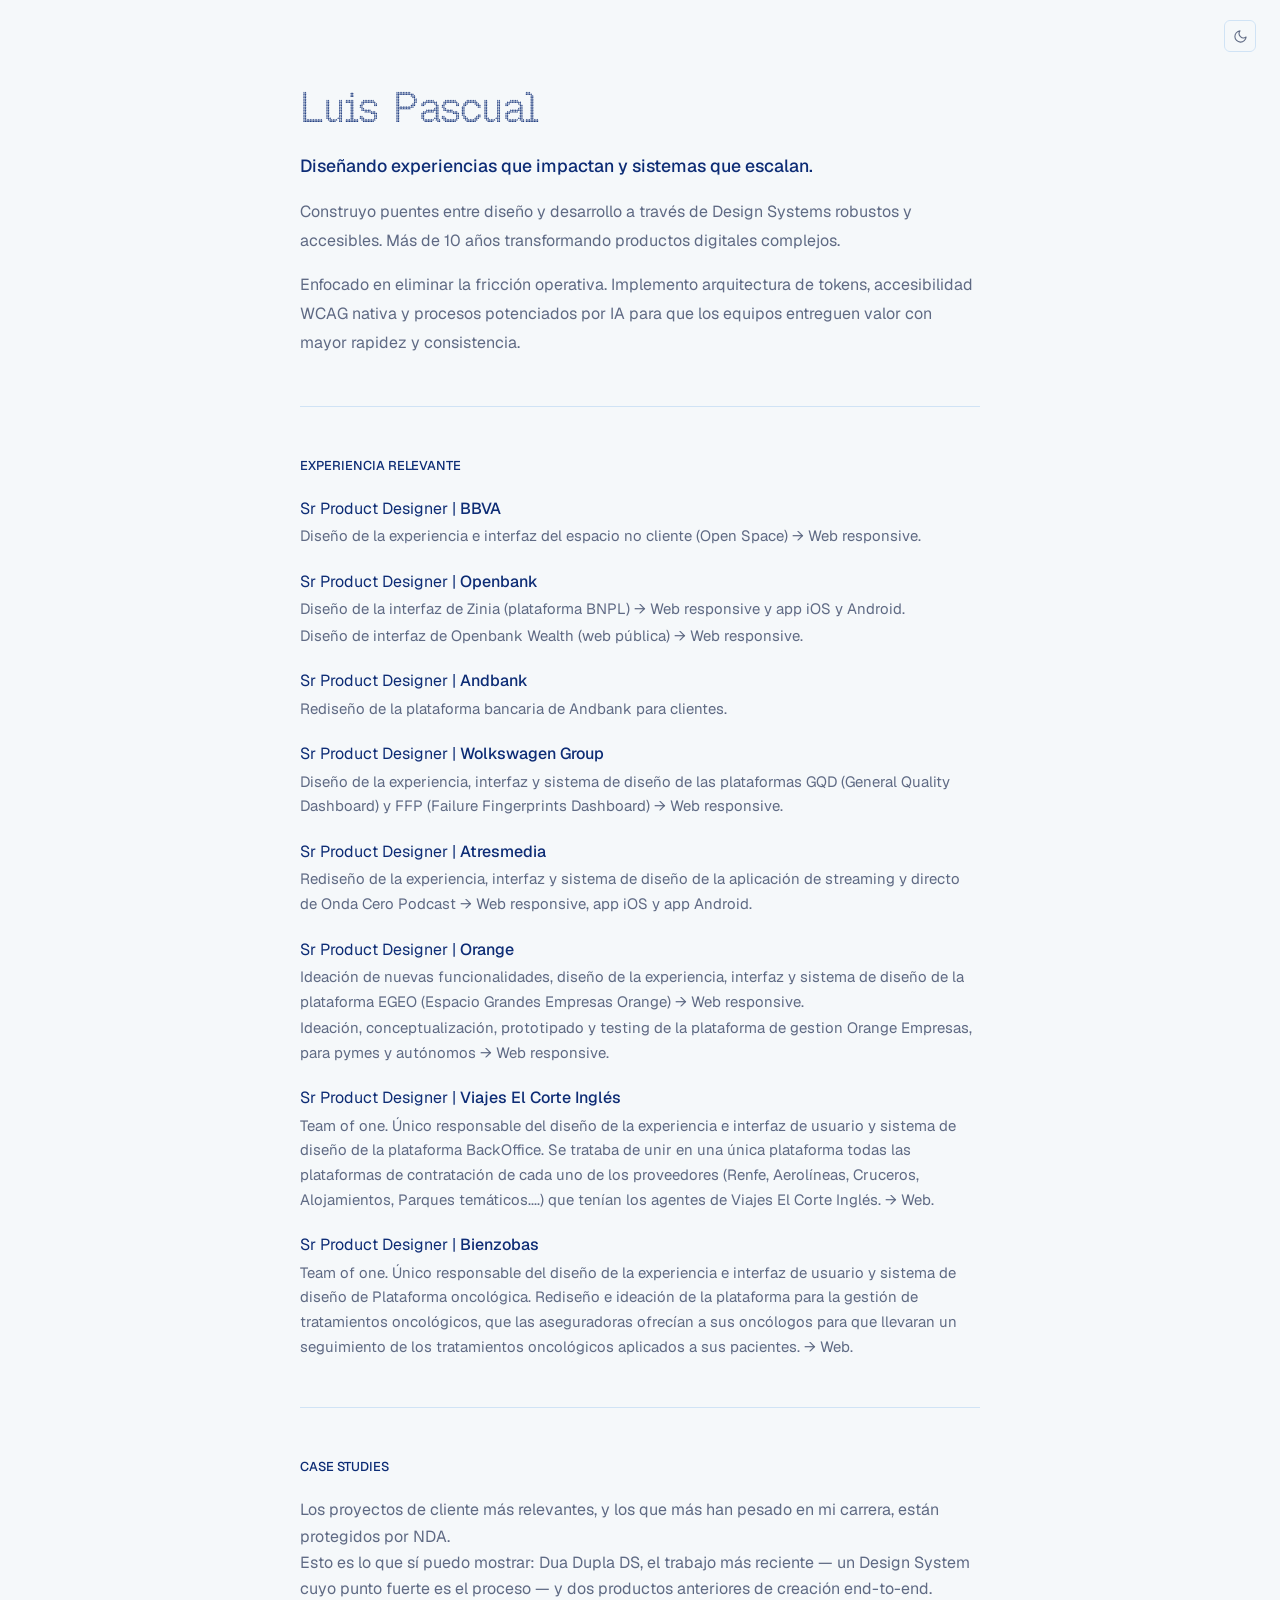
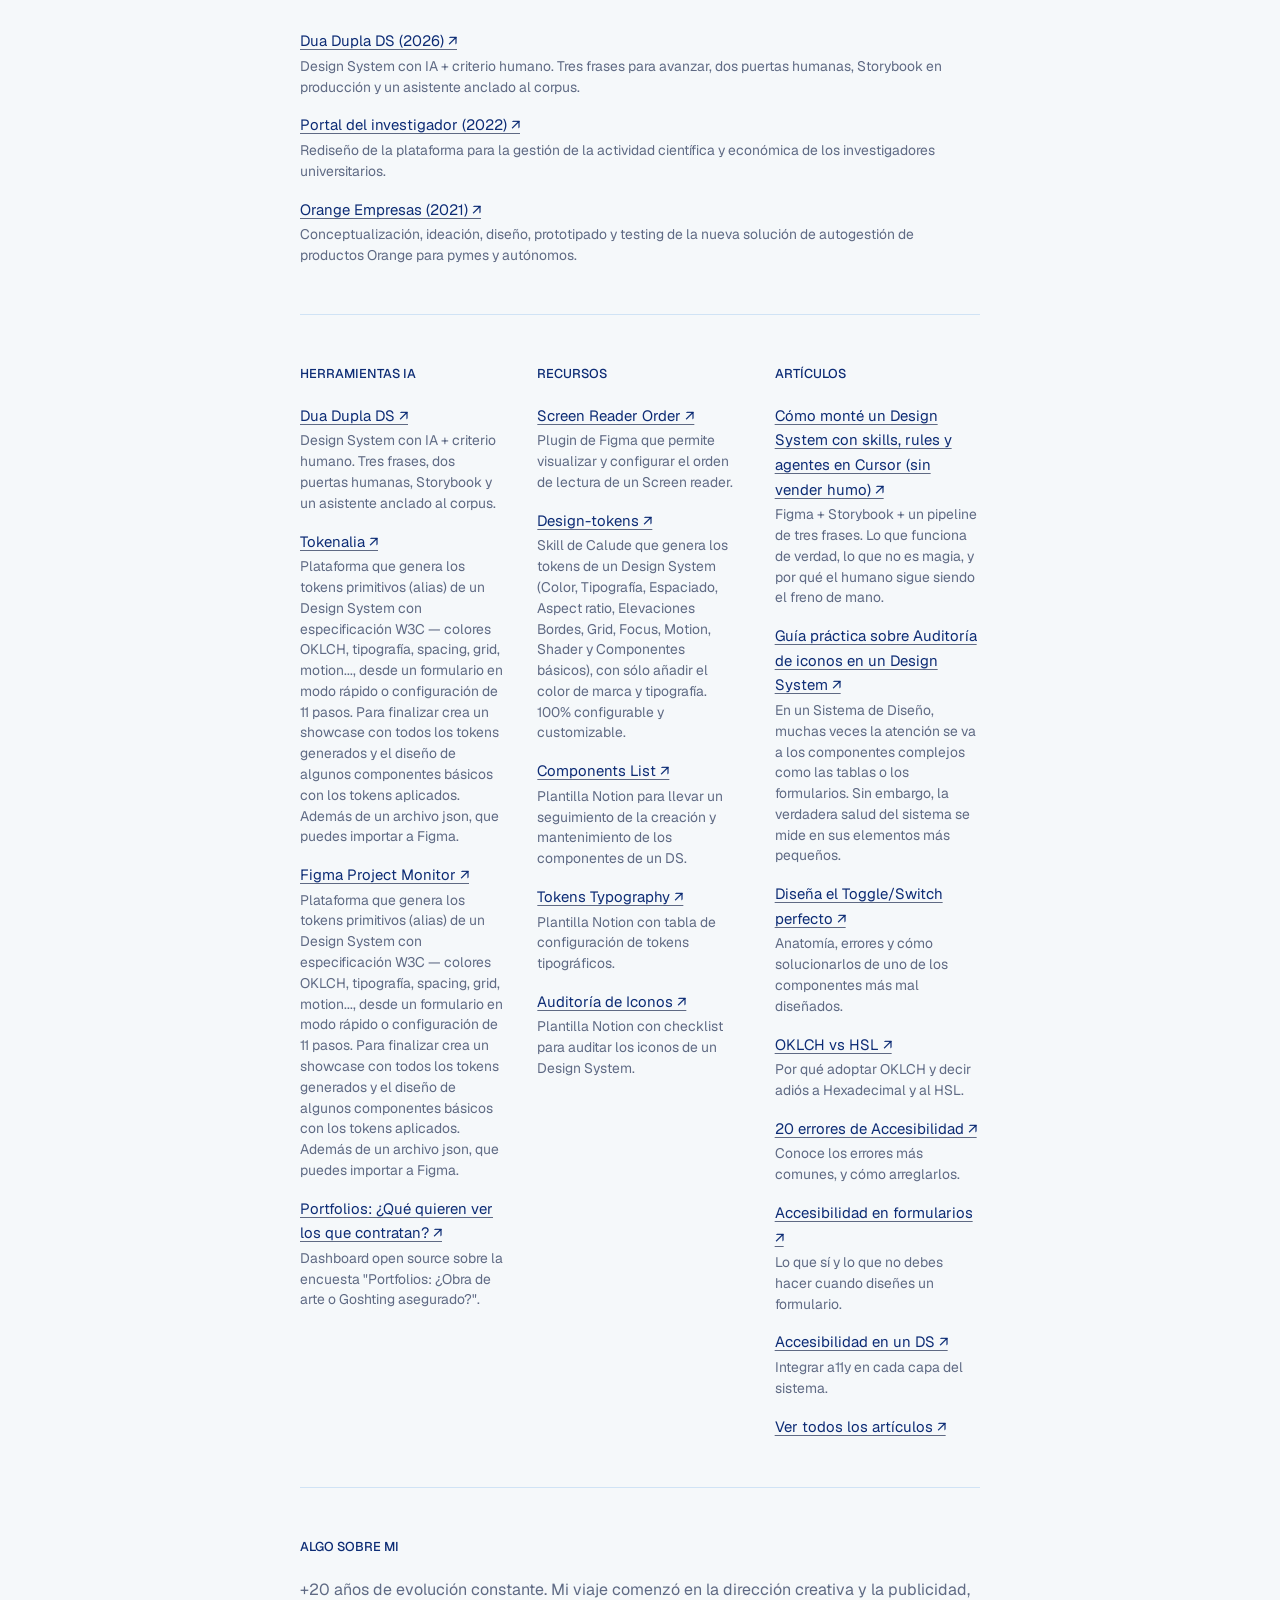
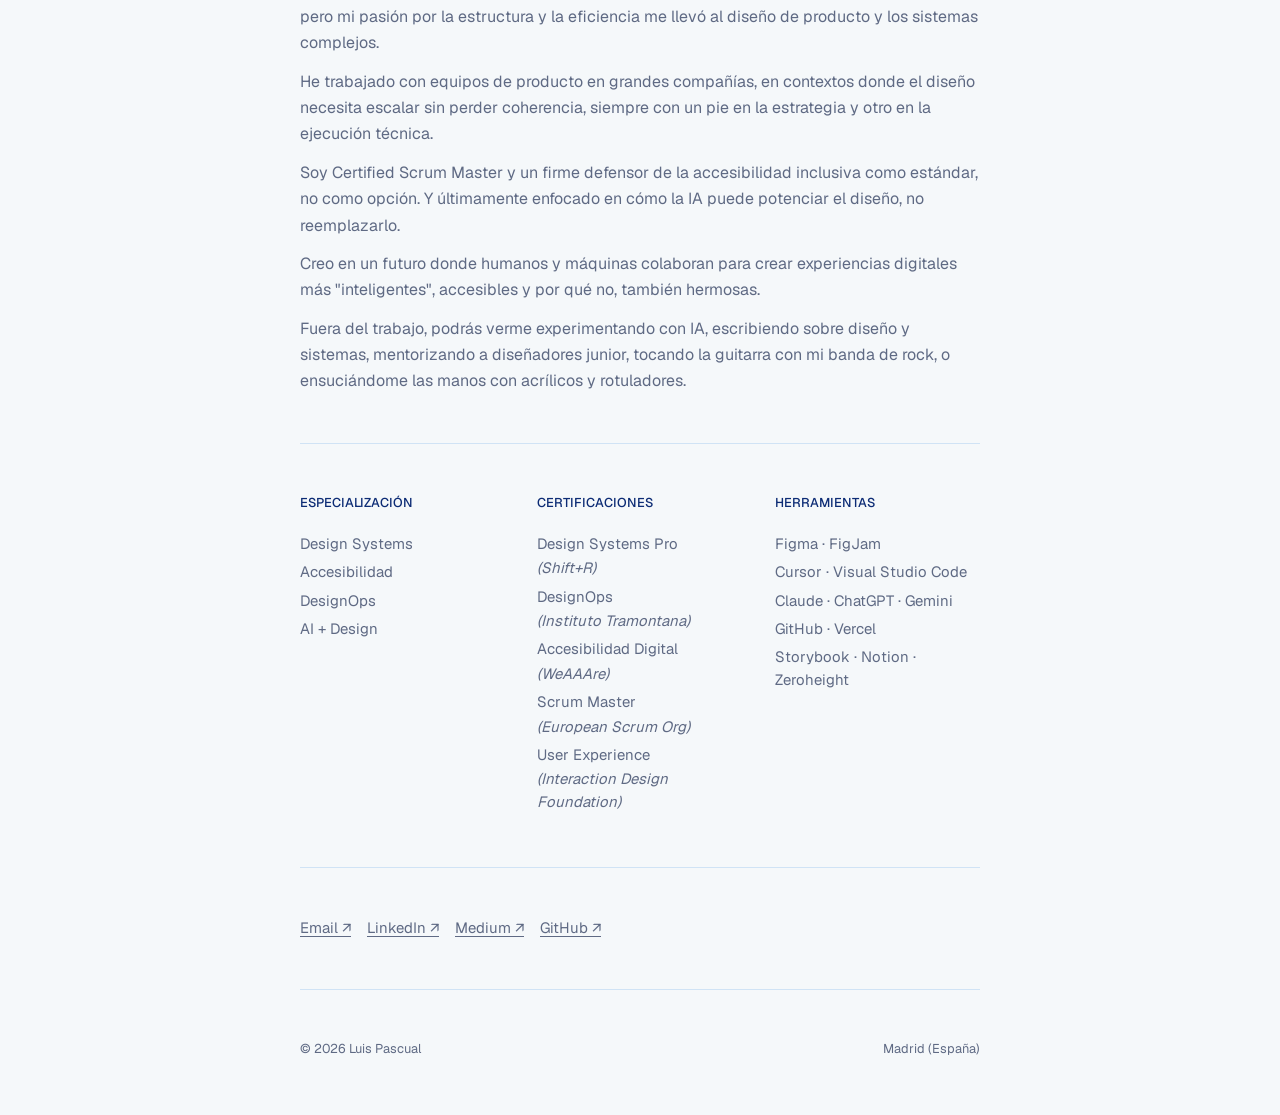
==== index.html @ 579dde57 "Cambia el nombre de la sección 'Proyectos IA' por 'Herramientas IA' Co-authored-by: Luis Pascual <lu" ====
<!DOCTYPE html>
<html lang="es">
<head>
    <!-- Google tag (gtag.js) -->
<script async src="https://www.googletagmanager.com/gtag/js?id=G-B3FK4FCKMQ"></script>
<script>
  window.dataLayer = window.dataLayer || [];
  function gtag(){dataLayer.push(arguments);}
  gtag('js', new Date());

  gtag('config', 'G-B3FK4FCKMQ');
</script>
    <meta charset="UTF-8">
    <meta name="viewport" content="width=device-width, initial-scale=1.0">
    <meta name="description" content="Luis Pascual — Sr Product Designer especializado en Design Systems, Accesibilidad y DesignOps">
    <title>Luis Pascual — Sr Product Designer</title>
    <link rel="stylesheet" href="css/styles.css">
    <!-- Anti-FOUC: aplica el tema antes de renderizar -->
    <script>(function(){var t=localStorage.getItem('theme');if(t)document.documentElement.setAttribute('data-theme',t);})()</script>
</head>
<body>
    <a href="#main-content" class="skip-link">Saltar al contenido principal</a>

    <button class="theme-toggle" id="theme-toggle" aria-label="Cambiar a modo oscuro">
        <!-- Luna: visible en modo claro -->
        <svg class="icon-moon" xmlns="http://www.w3.org/2000/svg" width="15" height="15" viewBox="0 0 24 24" fill="none" stroke="currentColor" stroke-width="1.75" stroke-linecap="round" stroke-linejoin="round" aria-hidden="true">
            <path d="M21 12.79A9 9 0 1 1 11.21 3 7 7 0 0 0 21 12.79z"/>
        </svg>
        <!-- Sol: visible en modo oscuro -->
        <svg class="icon-sun" xmlns="http://www.w3.org/2000/svg" width="15" height="15" viewBox="0 0 24 24" fill="none" stroke="currentColor" stroke-width="1.75" stroke-linecap="round" stroke-linejoin="round" aria-hidden="true">
            <circle cx="12" cy="12" r="4.5"/>
            <line x1="12" y1="2"     x2="12" y2="4"/>
            <line x1="12" y1="20"    x2="12" y2="22"/>
            <line x1="4.22" y1="4.22"   x2="5.64" y2="5.64"/>
            <line x1="18.36" y1="18.36" x2="19.78" y2="19.78"/>
            <line x1="2"  y1="12"    x2="4"  y2="12"/>
            <line x1="20" y1="12"    x2="22" y2="12"/>
            <line x1="4.22" y1="19.78"  x2="5.64" y2="18.36"/>
            <line x1="18.36" y1="5.64"  x2="19.78" y2="4.22"/>
        </svg>
    </button>
    <canvas id="dot-grid" aria-hidden="true"></canvas>
    <main id="main-content">
        <header class="intro">
            <h1>Luis Pascual</h1>
            <p class="tagline-1">
                Diseñando experiencias que impactan y sistemas que escalan.
            </p>
            <p class="tagline">
                Construyo puentes entre diseño y desarrollo a través de Design Systems robustos y accesibles. Más de 10 años transformando productos digitales complejos.
            </p>

            <p class="tagline">
                Enfocado en eliminar la fricción operativa. Implemento arquitectura de tokens, accesibilidad WCAG nativa y procesos potenciados por IA para que los equipos entreguen valor con mayor rapidez y consistencia.
            </p>
        </header>

        <hr>

        <section>
            <h2>Experiencia relevante</h2>
            <div class="work-list">
                <div class="work-item">
                    <p class="work-role">Sr Product Designer |  <strong>BBVA</strong></p>
                    <p class="work-meta">Diseño de la experiencia e interfaz del espacio no cliente (Open Space) → Web responsive.</p>
                </div>
                <div class="work-item">
                    <p class="work-role">Sr Product Designer |  <strong>Openbank</strong></p>
                    <p class="work-meta">Diseño de la interfaz de Zinia (plataforma BNPL) → Web responsive y app iOS y Android.</p>
                    <p class="work-meta">Diseño de interfaz de Openbank Wealth (web pública) → Web responsive.</p>
                </div>
                <div class="work-item">
                    <p class="work-role">Sr Product Designer |  <strong>Andbank</strong></p>
                    <p class="work-meta">Rediseño de la plataforma bancaria de Andbank para clientes.</p>
                </div>
                <div class="work-item">
                    <p class="work-role">Sr Product Designer |  <strong>Wolkswagen Group</strong></p>
                    <p class="work-meta">Diseño de la experiencia, interfaz y sistema de diseño de las plataformas GQD (General Quality Dashboard) y FFP (Failure Fingerprints Dashboard) → Web responsive.</p>
                </div>
                <div class="work-item">
                    <p class="work-role">Sr Product Designer |  <strong>Atresmedia</strong></p>
                    <p class="work-meta">Rediseño de la experiencia, interfaz y sistema de diseño de la aplicación de streaming y directo de Onda Cero Podcast → Web responsive, app iOS y app Android.</p>
                </div>
                <div class="work-item">
                    <p class="work-role">Sr Product Designer |  <strong>Orange</strong></p>
                    <p class="work-meta">Ideación de nuevas funcionalidades, diseño de la experiencia, interfaz y sistema de diseño de la plataforma EGEO (Espacio Grandes Empresas Orange) → Web responsive.</p>
                    <p class="work-meta">Ideación, conceptualización, prototipado y testing de la plataforma de gestion Orange Empresas, para pymes y autónomos → Web responsive.</p>
                </div>
                <div class="work-item">
                    <p class="work-role">Sr Product Designer |  <strong>Viajes El Corte Inglés</strong></p>
                    <p class="work-meta">Team of one. Único responsable del diseño de la experiencia e interfaz de usuario y sistema de diseño de la plataforma BackOffice. Se trataba de unir en una única plataforma todas las plataformas de contratación de cada uno de los proveedores (Renfe, Aerolíneas, Cruceros, Alojamientos, Parques temáticos....) que tenían los agentes de Viajes El Corte Inglés. → Web.</p>
                </div>
                <div class="work-item">
                    <p class="work-role">Sr Product Designer |  <strong>Bienzobas</strong></p>
                    <p class="work-meta">Team of one. Único responsable del diseño de la experiencia e interfaz de usuario y sistema de diseño de Plataforma oncológica. Rediseño e ideación de la plataforma para la gestión de tratamientos oncológicos, que las aseguradoras ofrecían a sus oncólogos para que llevaran un seguimiento de los tratamientos oncológicos aplicados a sus pacientes. → Web.</p>
                </div>
            </div>
        </section>
        <hr>
         <section>
            <h2>Case studies</h2>
            <p>Los proyectos de cliente más relevantes, y los que más han pesado en mi carrera, están protegidos por NDA.</p>
            <p>Esto es lo que sí puedo mostrar: Dua Dupla DS, el trabajo más reciente — un Design System cuyo punto fuerte es el proceso — y dos productos anteriores de creación end-to-end.</p>
            <br>
            <div class="grid-entry">
                <p><a href="casestudies/duaduplads.html">Dua Dupla DS (2026) ↗</a></p>
                <p class="meta">Design System con IA + criterio humano. Tres frases para avanzar, dos puertas humanas, Storybook en producción y un asistente anclado al corpus.</p>
            </div>
            <div class="grid-entry">
                <p><a href="casestudies/portalinvestigador.html">Portal del investigador (2022) ↗</a></p>
                <p class="meta">Rediseño de la plataforma para la gestión de la actividad científica y económica de los investigadores universitarios.</p>
            </div>
            <div class="grid-entry">
                <p><a href="casestudies/orangeempresas.html">Orange Empresas (2021) ↗</a></p>
                <p class="meta">Conceptualización, ideación, diseño, prototipado y testing de la nueva solución de autogestión de productos Orange para pymes y autónomos.</p>
            </div>
        </section>

        <hr>

        <section>
            <div class="grid-3">
                <div class="grid-col">
                    <h2>Herramientas IA</h2>
                    <div class="grid-entry">
                        <p><a href="casestudies/duaduplads.html">Dua Dupla DS ↗</a></p>
                        <p class="meta">Design System con IA + criterio humano. Tres frases, dos puertas humanas, Storybook y un asistente anclado al corpus.</p>
                    </div>

                    <div class="grid-entry">
                        <p><a href="https://tokenalia.vercel.app/" target="_blank" rel="noopener noreferrer">Tokenalia ↗</a></p>
                        <p class="meta">Plataforma que genera los tokens primitivos (alias) de un Design System con especificación W3C — colores OKLCH, tipografía, spacing, grid, motion..., desde un formulario en modo rápido o configuración de 11 pasos. Para finalizar crea un showcase con todos los tokens generados y el diseño de algunos componentes básicos con los tokens aplicados. Además de un archivo json, que puedes importar a Figma.</p>
                    </div>

                    <div class="grid-entry">
                        <p><a href="https://tokenalia.vercel.app/" target="_blank" rel="noopener noreferrer">Figma Project Monitor ↗</a></p>
                        <p class="meta">Plataforma que genera los tokens primitivos (alias) de un Design System con especificación W3C — colores OKLCH, tipografía, spacing, grid, motion..., desde un formulario en modo rápido o configuración de 11 pasos. Para finalizar crea un showcase con todos los tokens generados y el diseño de algunos componentes básicos con los tokens aplicados. Además de un archivo json, que puedes importar a Figma.</p>
                    </div>



                    <div class="grid-entry">
                        <p><a href="https://dashboard-portfolios.vercel.app" target="_blank" rel="noopener noreferrer">Portfolios: ¿Qué quieren ver los que contratan? ↗</a></p>
                        <p class="meta">Dashboard open source sobre la encuesta "Portfolios: ¿Obra de arte o Goshting asegurado?".</p>
                    </div>
<!--
                    <div class="grid-entry">
                        <p><a href="pluxee/auditoria-pluxee.html" target="_blank" rel="noopener noreferrer">Auditoría Pluxee ↗</a></p>
                        <p class="meta">Auditoría UI completa del sitio Pluxee.com.</p>
                    </div>
                  -->
                </div>

                <div class="grid-col">
                    <h2>Recursos</h2>

                    <div class="grid-entry">
                        <p><a href="https://www.figma.com/community/plugin/1593211376978064544/screen-reader-order" target="_blank" rel="noopener noreferrer">Screen Reader Order ↗</a></p>
                        <p class="meta">Plugin de Figma que permite visualizar y configurar el orden de lectura de un Screen reader.</p>
                    </div>

                    <div class="grid-entry">
                        <p><a href="ds-tokens/design-tokens.html">Design-tokens ↗</a></p>
                        <p class="meta">Skill de Calude que genera los tokens de un Design System (Color, Tipografía, Espaciado, Aspect ratio, Elevaciones Bordes, Grid, Focus, Motion, Shader y Componentes básicos), con sólo añadir el color de marca y tipografía. 100% configurable y customizable.</p>
                    </div>

                    <div class="grid-entry">
                        <p><a href="https://www.notion.so/03bcd480919f4fb1b383849f48a119b6?v=7e4f53a19e354e63ab1527de29b57db6" target="_blank" rel="noopener noreferrer">Components List ↗</a></p>
                        <p class="meta">Plantilla Notion para llevar un seguimiento de la creación y mantenimiento de los componentes de un DS.</p>
                    </div>

                    <div class="grid-entry">
                        <p><a href="https://www.notion.so/Tokens-Typography-2aa26ddd114b813ea56feec425c60e7f" target="_blank" rel="noopener noreferrer">Tokens Typography ↗</a></p>
                        <p class="meta">Plantilla Notion con tabla de configuración de tokens tipográficos.</p>
                    </div>

                    <div class="grid-entry">
                        <p><a href="https://www.notion.so/Auditor-a-de-Iconos-2f626ddd114b807dad49fb5dbe85ddfd" target="_blank" rel="noopener noreferrer">Auditoría de Iconos ↗</a></p>
                        <p class="meta">Plantilla Notion con checklist para auditar los iconos de un Design System.</p>
                    </div>
                </div>

                <div class="grid-col">
                    <h2>Artículos</h2>

                    <div class="grid-entry">
                        <p><a href="https://medium.com/@luispascualcid/c%C3%B3mo-mont%C3%A9-un-design-system-con-skills-rules-y-agentes-en-cursor-sin-vender-humo-a3fd4daf10e1" target="_blank" rel="noopener noreferrer">Cómo monté un Design System con skills, rules y agentes en Cursor (sin vender humo) ↗</a></p>
                        <p class="meta">Figma + Storybook + un pipeline de tres frases. Lo que funciona de verdad, lo que no es magia, y por qué el humano sigue siendo el freno de mano.</p>
                    </div>

                    <div class="grid-entry">
                        <p><a href="https://medium.com/@luispascualcid/gu%C3%ADa-pr%C3%A1ctica-sobre-auditor%C3%ADa-de-iconos-en-un-design-system-6923f6a5f775" target="_blank" rel="noopener noreferrer">Guía práctica sobre Auditoría de iconos en un Design System ↗</a></p>
                        <p class="meta">En un Sistema de Diseño, muchas veces la atención se va a los componentes complejos como las tablas o los formularios. Sin embargo, la verdadera salud del sistema se mide en sus elementos más pequeños.</p>
                    </div>

                    <div class="grid-entry">
                        <p><a href="https://medium.com/@luispascualcid/c%C3%B3mo-dise%C3%B1ar-el-toggle-switch-perfecto-91bf206f53ad" target="_blank" rel="noopener noreferrer">Diseña el Toggle/Switch perfecto ↗</a></p>
                        <p class="meta">Anatomía, errores y cómo solucionarlos de uno de los componentes más mal diseñados.</p>
                    </div>

                    <div class="grid-entry">
                        <p><a href="https://medium.com/@luispascualcid/la-realidad-del-color-en-los-design-systems-por-qu%C3%A9-debes-adoptar-oklch-y-decir-adi%C3%B3s-a-hex-y-a14704629420" target="_blank" rel="noopener noreferrer">OKLCH vs HSL ↗</a></p>
                        <p class="meta">Por qué adoptar OKLCH y decir adiós a Hexadecimal y al HSL.</p>
                    </div>

                    <div class="grid-entry">
                        <p><a href="https://medium.com/@luispascualcid/los-20-errores-de-accesibilidad-m%C3%A1s-comunes-y-c%C3%B3mo-solucionarlos-074008c3c1ff" target="_blank" rel="noopener noreferrer">20 errores de Accesibilidad ↗</a></p>
                        <p class="meta">Conoce los errores más comunes, y cómo arreglarlos.</p>
                    </div>

                    <div class="grid-entry">
                        <p><a href="https://medium.com/@luispascualcid/accesibilidad-en-formularios-lo-que-s%C3%AD-y-lo-que-no-debes-hacer-a6dd7098da72" target="_blank" rel="noopener noreferrer">Accesibilidad en formularios ↗</a></p>
                        <p class="meta">Lo que sí y lo que no debes hacer cuando diseñes un formulario.</p>
                    </div>

                    <div class="grid-entry">
                        <p><a href="https://medium.com/@luispascualcid/c%C3%B3mo-integrar-la-accesibilidad-en-un-sistema-de-dise%C3%B1o-7f72a4a39fd8" target="_blank" rel="noopener noreferrer">Accesibilidad en un DS ↗</a></p>
                        <p class="meta">Integrar a11y en cada capa del sistema.</p>
                    </div>

                    <div class="grid-entry">
                        <p><a href="https://medium.com/@luispascualcid" target="_blank" rel="noopener noreferrer">Ver todos los artículos ↗</a></p>
                    </div>
                </div>
            </div>
        </section>

        <hr>

        <section class="now">
            <h2>Algo sobre mi</h2>
            <p>
                +20 años de evolución constante. Mi viaje comenzó en la dirección creativa y la publicidad, pero mi pasión por la estructura y la eficiencia me llevó al diseño de producto y los sistemas complejos.
            </p>
            <p>
                He trabajado con equipos de producto en grandes compañías, en contextos donde el diseño necesita escalar sin perder coherencia, siempre con un pie en la estrategia y otro en la ejecución técnica. 
            </p>
            <p>Soy Certified Scrum Master y un firme defensor de la accesibilidad inclusiva como estándar, no como opción. Y últimamente enfocado en cómo la IA puede potenciar el diseño, no reemplazarlo.
            </p>
            <p>Creo en un futuro donde humanos y máquinas colaboran para crear experiencias digitales más "inteligentes", accesibles y por qué no, también hermosas.
            </p>
            <p>
                Fuera del trabajo, podrás verme experimentando con IA, escribiendo sobre diseño y sistemas, mentorizando a diseñadores junior, tocando la guitarra con mi banda de rock, o ensuciándome las manos con acrílicos y rotuladores.
            </p>
        </section>

        <hr>

        <section>
            <div class="grid-3">
                <div class="grid-col">
                    <h2>Especialización</h2>
                    <ul class="detail-list">
                        <li>Design Systems</li>
                        <li>Accesibilidad</li>
                        <li>DesignOps</li>
                        <li>AI + Design</li>
                    </ul>
                </div>
                <div class="grid-col">
                    <h2>Certificaciones</h2>
                    <ul class="detail-list">
                        <li>Design Systems Pro
                        <br><p class="work-meta"><i>(Shift+R)</i></p></li>
                        <li>DesignOps
                        <br><p class="work-meta"><i>(Instituto Tramontana)</i></p></li>
                        <li>Accesibilidad Digital
                        <br><p class="work-meta"><i>(WeAAAre)</i></p></li>
                        <li>Scrum Master
                        <br><p class="work-meta"><i>(European Scrum Org)</i></p></li>
                        <li>User Experience
                        <br><p class="work-meta"><i>(Interaction Design Foundation)</i></p></li>
                    </ul>
                </div>
                <div class="grid-col">
                    <h2>Herramientas</h2>
                    <ul class="detail-list">
                        <li>Figma · FigJam</li>
                        <li>Cursor · Visual Studio Code</li>
                        <li>Claude · ChatGPT · Gemini</li>
                        <li>GitHub · Vercel </li>
                        <li>Storybook · Notion · Zeroheight</li>
                    </ul>
                </div>
            </div>
        </section>

        <hr>

        <footer>
            <p class="social">
                <a href="mailto:luispascual@icloud.com">Email ↗</a>
                <a href="https://linkedin.com/in/luispascualcid" target="_blank" rel="noopener noreferrer">LinkedIn ↗</a>
                <a href="https://medium.com/@luispascualcid" target="_blank" rel="noopener noreferrer">Medium ↗</a>
                <a href="https://github.com/LuisPascualUX" target="_blank" rel="noopener noreferrer">GitHub ↗</a>
            </p>
                    <hr>
            <p class="copyright">
                <span>© 2026 Luis Pascual</span>
                <span>Madrid (España)</span>
            </p>
        </footer>


    </main>
    <script src="js/dot-grid.js"></script>
    <script src="js/theme.js"></script>
    <script src="js/cursor.js"></script>
</body>
</html>
---- css/styles.css ----
/* ========================================
   Luis Pascual — Portfolio
   ======================================== */

/* Font: Geist (local) */
@font-face {
    font-family: 'Geist';
    src: url('../fonts/Geist[wght].woff2') format('woff2');
    font-weight: 100 900;
    font-style: normal;
    font-display: swap;
}

/* Font: Geist Pixel Triangle */
@font-face {
    font-family: 'GeistPixel';
    src: url('../fonts/GeistPixel-Triangle.woff2') format('woff2');
    font-weight: normal;
    font-style: normal;
    font-display: swap;
}

/* ========================================
   Tokens de color (light / dark)
   ======================================== */
:root {
    color-scheme: light;
    --bg:             #F5F8FA;
    --text:           #5F6A84;
    --text-secondary: #5F6A84;
    --text-muted:     #5F6A84;
    --text-em:        #0D2C75;
    --heading:        #0D2C75;
    --border:         #D0E3F5;
    --link-line:      #5F6A84;
    --dot:            188, 214, 235;
    --dot-base:       0.32;
    --dot-max:        0.82;
    --dot-fade-delay: 200;
    --dot-fade-duration: 280;
}

/* Sistema: dark automático (solo si no hay override manual a light) */
@media (prefers-color-scheme: dark) {
    :root:not([data-theme="light"]) {
        color-scheme: dark;
        --bg:             #091020;
        --text:           #7B86A0;
        --text-secondary: #7B86A0;
        --text-muted:     #7B86A0;
        --text-em:        #E1ECF7;
        --heading:        #E1ECF7;
        --border:         #26314A;
        --link-line:      #7B86A0;
        --dot:            74, 95, 124;
        --dot-base:       0;
        --dot-max:        0.68;
        --dot-fade-delay: 80;
        --dot-fade-duration: 200;
    }
}

/* Override manual: dark forzado */
:root[data-theme="dark"] {
    color-scheme: dark;
    --bg:             #091020;
    --text:           #7B86A0;
    --text-secondary: #7B86A0;
    --text-muted:     #7B86A0;
    --text-em:        #E1ECF7;
    --heading:        #E1ECF7;
    --border:         #26314A;
    --link-line:      #7B86A0;
    --dot:            74, 95, 124;
    --dot-base:       0;
    --dot-max:        0.68;
    --dot-fade-delay: 80;
    --dot-fade-duration: 200;
}

/* Reset */
*, *::before, *::after {
    box-sizing: border-box;
    margin: 0;
    padding: 0;
}

/* Base */
html {
    -webkit-font-smoothing: antialiased;
    -moz-osx-font-smoothing: grayscale;
    text-rendering: optimizeLegibility;
}

/* ========================================
   Custom cursor (solo en dispositivos con ratón)
   ======================================== */
@media (pointer: fine) {
    html, * { cursor: none !important; }

    .cursor {
        position: fixed;
        top: 0;
        left: 0;
        width: 18px;
        height: 18px;
        border: 1px solid var(--text-secondary);
        border-radius: 50%;
        pointer-events: none;
        z-index: 9999;
        opacity: 0;
        scale: 1;
        transition: opacity 0.25s ease, background 0.15s ease, border-color 0.15s ease;
        will-change: transform;
    }

    .cursor--visible { opacity: 1; }
    .cursor--hover   { background: var(--text-secondary); border-color: transparent; }
}

body {
    font-family: 'Geist', -apple-system, BlinkMacSystemFont, 'Segoe UI', system-ui, sans-serif;
    font-size: 16px;
    line-height: 1.65;
    color: var(--text);
    background-color: var(--bg);
    transition: background-color 0.25s ease, color 0.25s ease;
}

#dot-grid {
    position: fixed;
    top: 0;
    left: 0;
    width: 100%;
    height: 100%;
    z-index: 0;
    pointer-events: none;
}

/* Skip link */
.skip-link {
    position: absolute;
    top: -100%;
    left: 16px;
    padding: 8px 16px;
    background-color: var(--heading);
    color: var(--bg);
    text-decoration: none;
    font-size: 0.866rem;
    border-radius: 4px;
    z-index: 100;
}

.skip-link:focus {
    top: 16px;
    opacity: 1;
}

/* ========================================
   Theme toggle
   ======================================== */
.theme-toggle {
    position: fixed;
    top: 20px;
    right: 24px;
    width: 32px;
    height: 32px;
    border: 1px solid var(--border);
    background: var(--bg);
    cursor: pointer;
    color: var(--text-secondary);
    padding: 6px;
    border-radius: 6px;
    display: flex;
    align-items: center;
    justify-content: center;
    transition: color 0.2s ease, border-color 0.2s ease;
    z-index: 10;
}

.theme-toggle:hover {
    color: var(--text);
    border-color: var(--text-muted);
}

.theme-toggle:focus-visible {
    outline: 2px solid var(--heading);
    outline-offset: 2px;
    border-radius: 6px;
    opacity: 1;
}

/* Icono por defecto: luna (modo claro → cambiar a oscuro) */
.theme-toggle .icon-sun  { display: none; }
.theme-toggle .icon-moon { display: flex; }

/* En modo oscuro: mostrar sol (cambiar a claro) */
@media (prefers-color-scheme: dark) {
    :root:not([data-theme="light"]) .theme-toggle .icon-moon { display: none; }
    :root:not([data-theme="light"]) .theme-toggle .icon-sun  { display: flex; }
}
:root[data-theme="dark"] .theme-toggle .icon-moon { display: none; }
:root[data-theme="dark"] .theme-toggle .icon-sun  { display: flex; }

/* Layout */
main {
    position: relative;
    z-index: 1;
    width: min(680px, 100% - 48px);
    margin: 0 auto;
    padding: 80px 0 48px;
    animation: fadeIn 0.8s ease;
}

@keyframes fadeIn {
    from {
        opacity: 0;
        transform: translateY(12px);
    }
    to {
        opacity: 1;
        transform: translateY(0);
    }
}

/* Typography */
h1 {
    font-family: 'GeistPixel', 'Geist', sans-serif;
    font-size: 2.6rem;
    font-weight: 400;
    letter-spacing: -0.03em;
    line-height: 1.3;
    margin-bottom: 16px;
    color: var(--heading);
}

h2 {
    font-family: 'GeistMono-Regular', 'Geist', sans-serif;
    color: var(--heading);
    text-transform: uppercase;
    font-size: 0.8rem;
    font-weight: 500;
    letter-spacing: 0;
    margin-bottom: 20px;
}

/* Links */
a {
    color: inherit;
    text-decoration: underline;
    text-underline-offset: 3px;
    text-decoration-thickness: 1px;
    text-decoration-color: var(--link-line);
    transition: opacity 0.2s ease;
}

a:hover {
    opacity: 0.6;
}

/* Focus visible */
:focus-visible {
    outline: 2px solid var(--heading);
    outline-offset: 2px;
    border-radius: 2px;
}

/* Horizontal rules */
hr {
    border: none;
    border-top: 1px solid var(--border);
    margin: 48px 0;
}

/* ========================================
   Intro
   ======================================== */
.tagline-1 {
    font-size: 1.1rem;
    font-family: 'Geist', 'Geist', sans-serif;
    font-weight: 500;
    line-height: 1.8;
    color: var(--heading);
    margin-bottom: 16px;
}
.tagline {
    font-size: 1rem;
    font-family: 'Geist', 'Geist', sans-serif;
    font-weight: 400;
    line-height: 1.8;
    color: var(--text-muted);
    margin-bottom: 16px;
}

.tagline:last-child {
    margin-bottom: 0;
}


/* ========================================
   Work / Experiencia
   ======================================== */
.work-list {
    display: flex;
    flex-direction: column;
    gap: 20px;
}

.work-role {
    font-weight: 400;
    color: var(--heading);
}

.work-role strong {
    font-weight: 500;
}

.work-meta {
    color: var(--text-muted);
    font-size: 0.933rem;
    margin-top: 2px;
}

/* ========================================
   3-column grid
   ======================================== */
.grid-3 {
    display: grid;
    grid-template-columns: 1fr 1fr 1fr;
    gap: 32px;
}

.grid-entry {
    margin-bottom: 16px;
}

.grid-entry:last-child {
    margin-bottom: 0;
}

.grid-entry p:first-child {
    font-size: 0.933rem;
    color: var(--heading);
}

.grid-entry a {
    text-decoration-color: var(--link-line);
}

.meta {
    color: var(--text-muted);
    font-size: 0.866rem;
    margin-top: 2px;
    line-height: 1.5;
}

.coming-soon {
    color: var(--text-muted);
    font-size: 0.933rem;
}

.soon {
    color: var(--text-muted);
    font-size: 0.8rem;
    font-style: italic;
}

/* ========================================
   Now / About
   ======================================== */
.now p {
    color: var(--text-secondary);
    margin-bottom: 12px;
}

.now p:last-child {
    margin-bottom: 0;
}

/* ========================================
   Detail lists
   ======================================== */
.detail-list {
    list-style: none;
    padding: 0;
}

.detail-list li {
    font-size: 0.933rem;
    color: var(--text-secondary);
    margin-bottom: 6px;
    line-height: 1.5;
}

/* ========================================
   Footer
   ======================================== */
footer p {
    margin-bottom: 8px;
}

.social {
    display: flex;
    gap: 16px;
}

.social a {
    font-size: 0.933rem;
}

.copyright {
    display: flex;
    justify-content: space-between;
    color: var(--text-muted);
    font-size: 0.8rem;
    margin-top: 24px;
}

/* ========================================
   Responsive
   ======================================== */
@media (prefers-reduced-motion: reduce) {
    *, *::before, *::after {
        animation-duration: 0.01ms !important;
        transition-duration: 0.01ms !important;
    }
}

@media (max-width: 768px) {
    main {
        padding: 56px 0 40px;
    }

    .grid-3 {
        grid-template-columns: 1fr 1fr;
        gap: 24px;
    }
}

@media (max-width: 540px) {
    main {
        padding: 48px 0 40px;
    }

    h1 {
        font-size: 1.4rem;
    }

    .grid-3 {
        grid-template-columns: 1fr;
        gap: 36px;
    }

    hr {
        margin: 36px 0;
    }
}
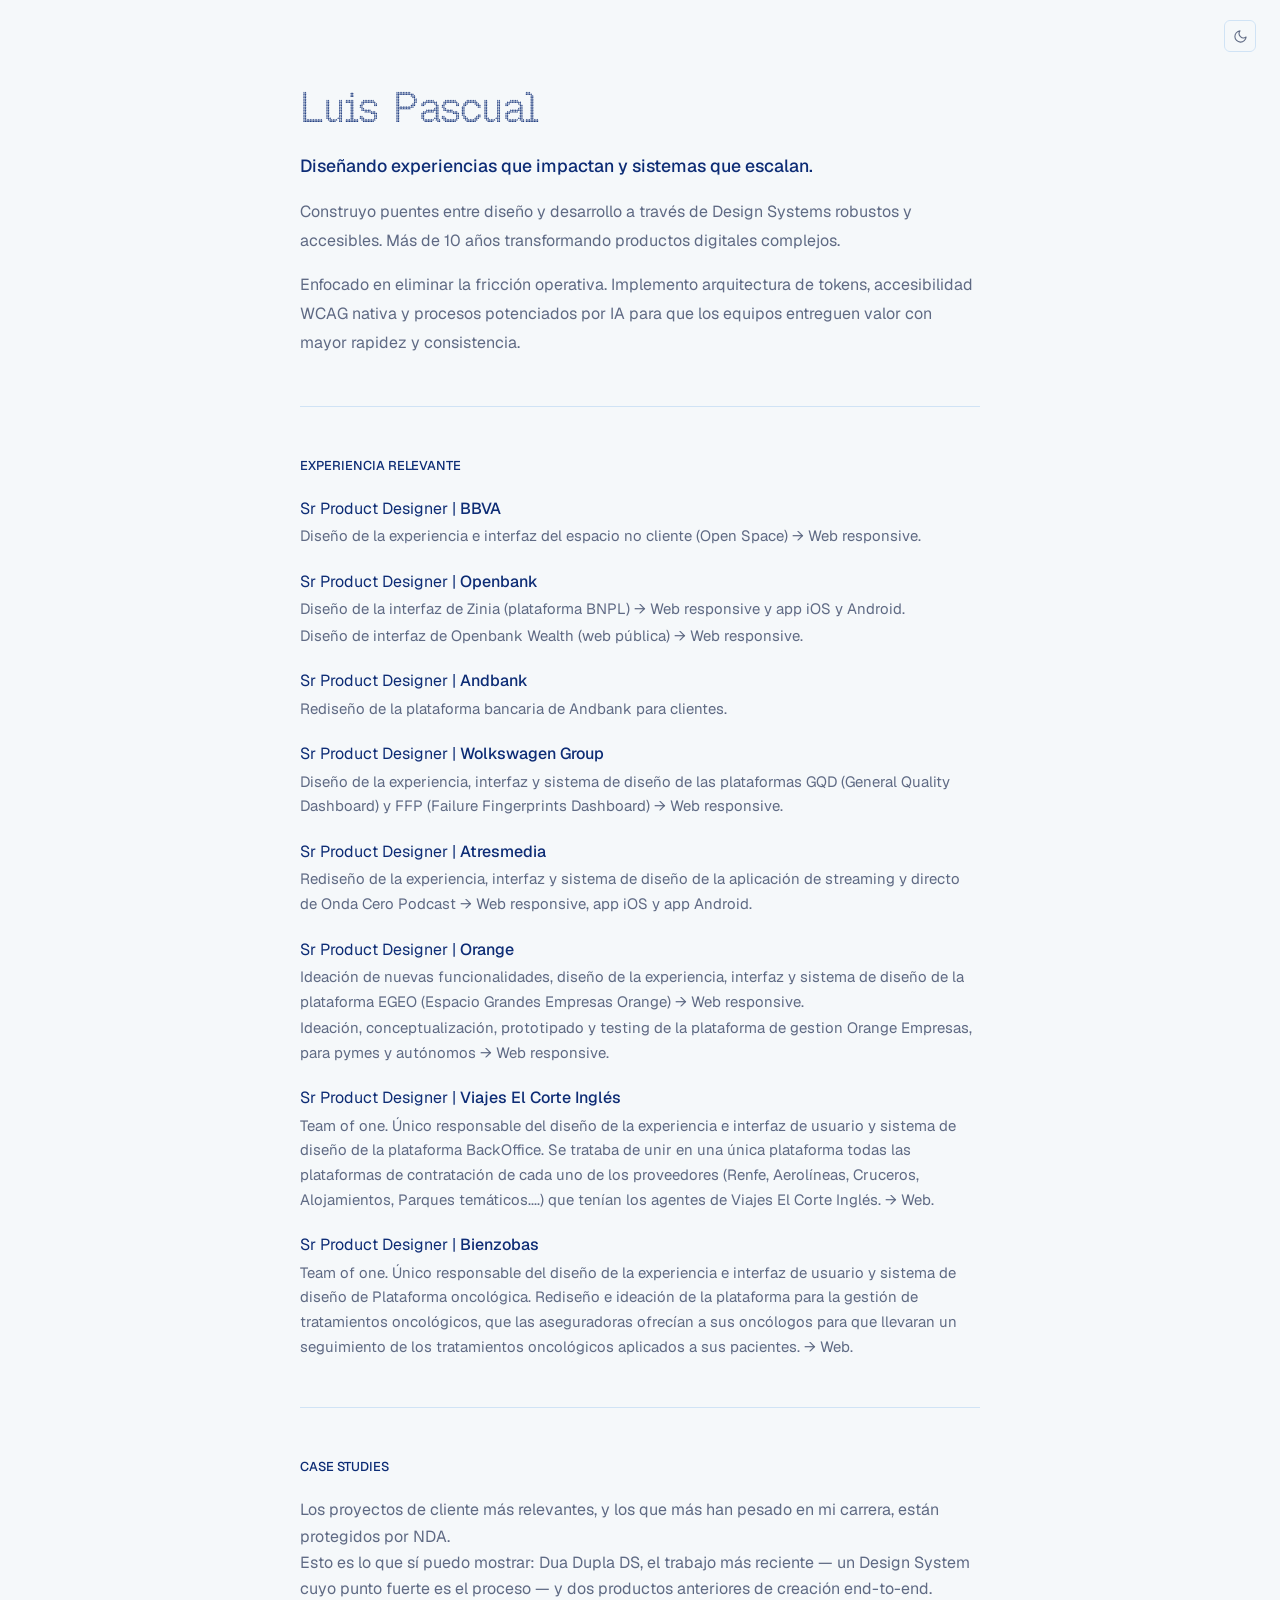
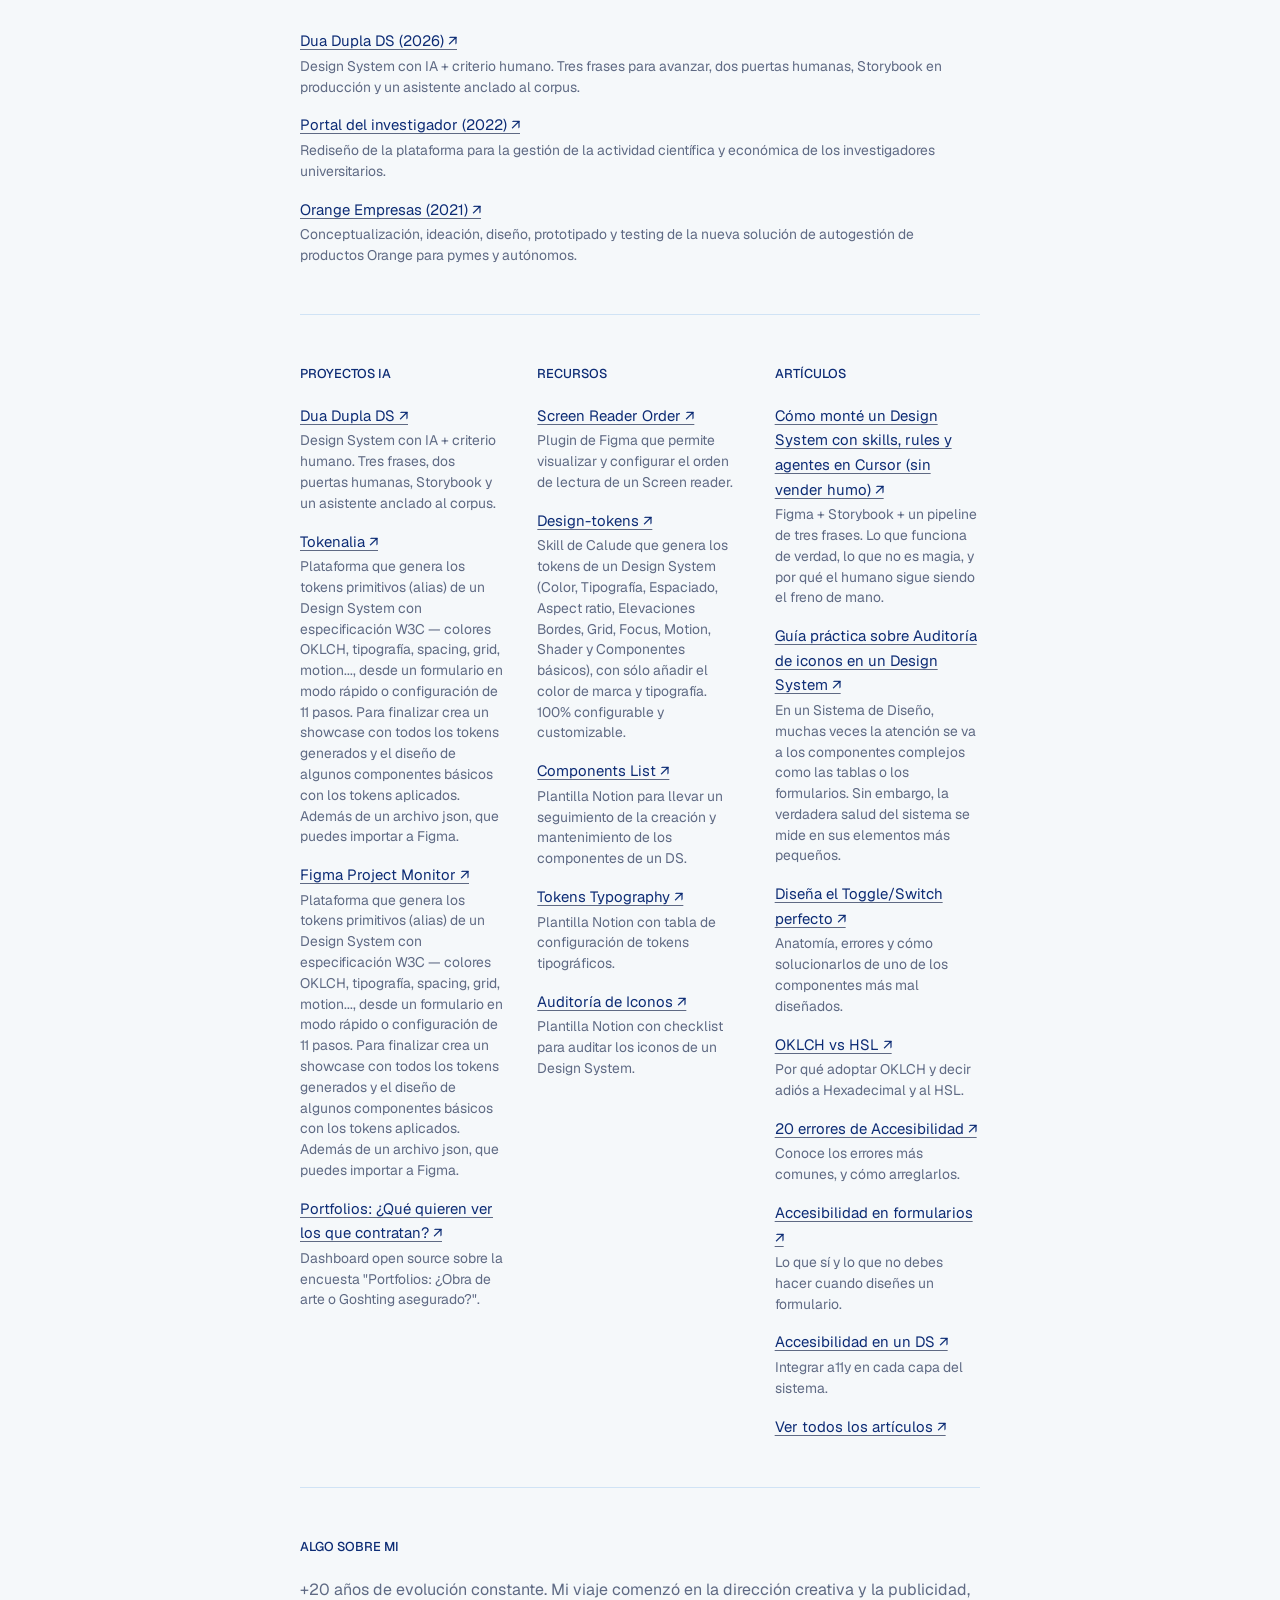
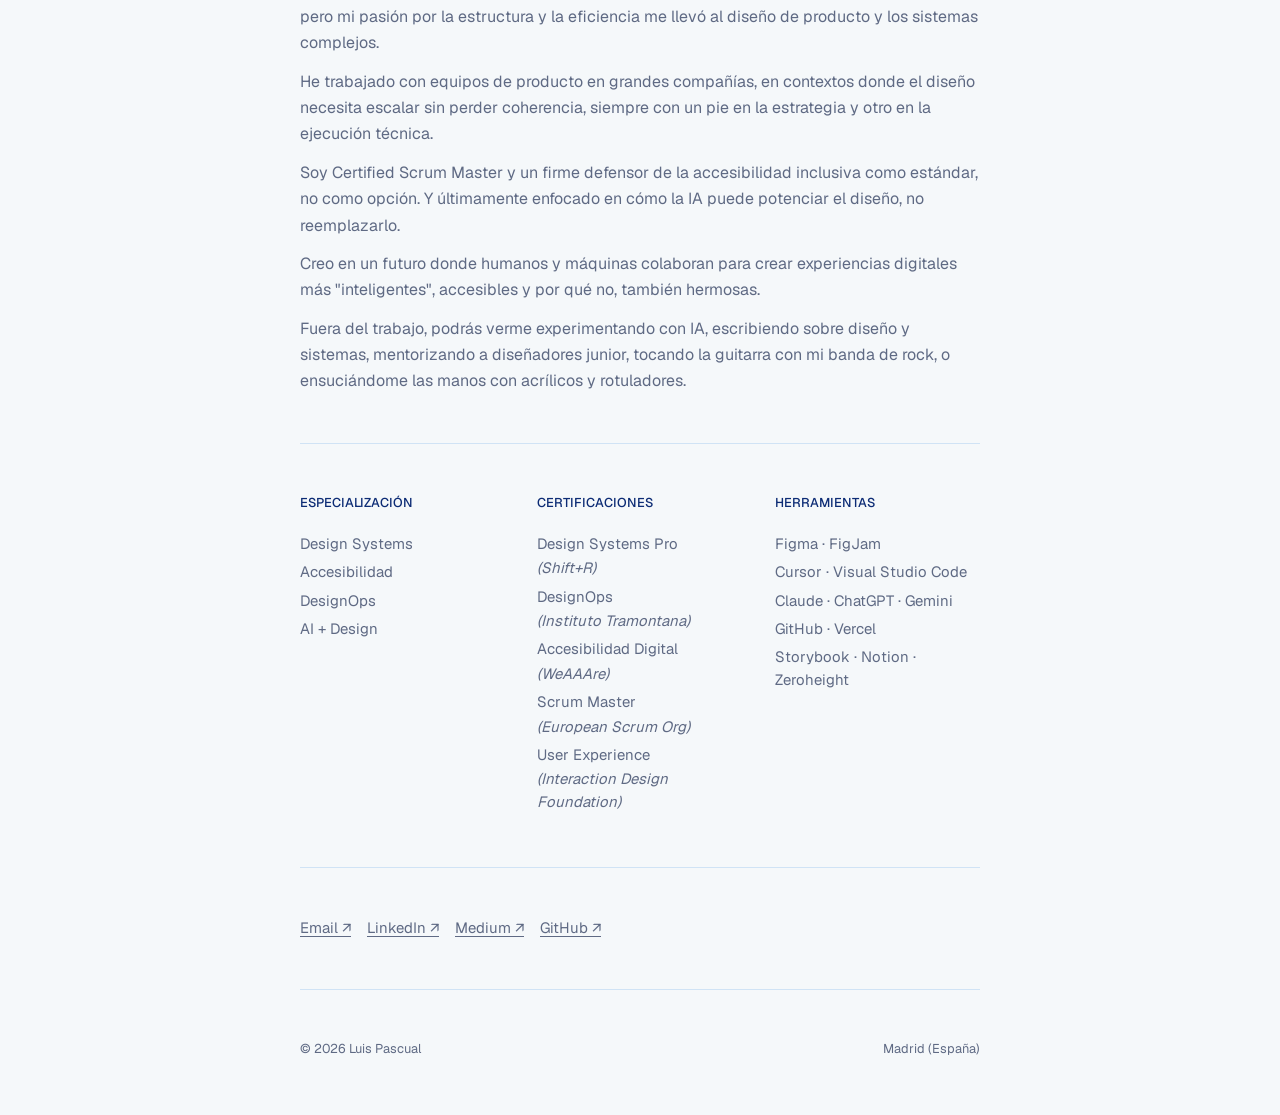
==== commit 55cd918d: "Share the color palette across pages and add the site favicon. Co-authored-by: Cursor <cursoragent@c" ====
--- a/index.html
+++ b/index.html
@@ -14,6 +14,8 @@
     <meta name="viewport" content="width=device-width, initial-scale=1.0">
     <meta name="description" content="Luis Pascual — Sr Product Designer especializado en Design Systems, Accesibilidad y DesignOps">
     <title>Luis Pascual — Sr Product Designer</title>
+    <link rel="icon" href="assets/favicon.svg" type="image/svg+xml" sizes="any">
+    <link rel="stylesheet" href="css/tokens.css">
     <link rel="stylesheet" href="css/styles.css">
     <!-- Anti-FOUC: aplica el tema antes de renderizar -->
     <script>(function(){var t=localStorage.getItem('theme');if(t)document.documentElement.setAttribute('data-theme',t);})()</script>
@@ -121,7 +123,7 @@
         <section>
             <div class="grid-3">
                 <div class="grid-col">
-                    <h2>Herramientas IA</h2>
+                    <h2>Proyectos IA</h2>
                     <div class="grid-entry">
                         <p><a href="casestudies/duaduplads.html">Dua Dupla DS ↗</a></p>
                         <p class="meta">Design System con IA + criterio humano. Tres frases, dos puertas humanas, Storybook y un asistente anclado al corpus.</p>
--- a/css/tokens.css
+++ b/css/tokens.css
@@ -0,0 +1,69 @@
+/* ========================================
+   Tokens de color compartidos (light / dark)
+   Home, case studies y design-tokens
+   ======================================== */
+:root {
+    color-scheme: light;
+    --bg:             #F5F8FA;
+    --text:           #5F6A84;
+    --text-secondary: #5F6A84;
+    --text-muted:     #5F6A84;
+    --text-em:        #0D2C75;
+    --heading:        #0D2C75;
+    --border:         #D0E3F5;
+    --link-line:      #5F6A84;
+    --phase-bg:       #E1ECF7;
+    --quote-border:   #D0E3F5;
+    --bullet:         #5F6A84;
+    --dot:            188, 214, 235;
+    --dot-base:       0.32;
+    --dot-max:        0.82;
+    --dot-fade-delay: 200;
+    --dot-fade-duration: 280;
+}
+
+@media (prefers-color-scheme: dark) {
+    :root:not([data-theme="light"]) {
+        color-scheme: dark;
+        --bg:             #091020;
+        --text:           #7B86A0;
+        --text-secondary: #7B86A0;
+        --text-muted:     #7B86A0;
+        --text-em:        #E1ECF7;
+        --heading:        #E1ECF7;
+        --border:         #26314A;
+        --link-line:      #7B86A0;
+        --phase-bg:       #131C2F;
+        --quote-border:   #26314A;
+        --bullet:         #7B86A0;
+        --dot:            74, 95, 124;
+        --dot-base:       0;
+        --dot-max:        0.68;
+        --dot-fade-delay: 80;
+        --dot-fade-duration: 200;
+    }
+}
+
+:root[data-theme="dark"] {
+    color-scheme: dark;
+    --bg:             #091020;
+    --text:           #7B86A0;
+    --text-secondary: #7B86A0;
+    --text-muted:     #7B86A0;
+    --text-em:        #E1ECF7;
+    --heading:        #E1ECF7;
+    --border:         #26314A;
+    --link-line:      #7B86A0;
+    --phase-bg:       #131C2F;
+    --quote-border:   #26314A;
+    --bullet:         #7B86A0;
+    --dot:            74, 95, 124;
+    --dot-base:       0;
+    --dot-max:        0.68;
+    --dot-fade-delay: 80;
+    --dot-fade-duration: 200;
+}
+
+html {
+    background-color: var(--bg);
+}
--- a/css/styles.css
+++ b/css/styles.css
@@ -18,64 +18,6 @@
     font-weight: normal;
     font-style: normal;
     font-display: swap;
-}
-
-/* ========================================
-   Tokens de color (light / dark)
-   ======================================== */
-:root {
-    color-scheme: light;
-    --bg:             #F5F8FA;
-    --text:           #5F6A84;
-    --text-secondary: #5F6A84;
-    --text-muted:     #5F6A84;
-    --text-em:        #0D2C75;
-    --heading:        #0D2C75;
-    --border:         #D0E3F5;
-    --link-line:      #5F6A84;
-    --dot:            188, 214, 235;
-    --dot-base:       0.32;
-    --dot-max:        0.82;
-    --dot-fade-delay: 200;
-    --dot-fade-duration: 280;
-}
-
-/* Sistema: dark automático (solo si no hay override manual a light) */
-@media (prefers-color-scheme: dark) {
-    :root:not([data-theme="light"]) {
-        color-scheme: dark;
-        --bg:             #091020;
-        --text:           #7B86A0;
-        --text-secondary: #7B86A0;
-        --text-muted:     #7B86A0;
-        --text-em:        #E1ECF7;
-        --heading:        #E1ECF7;
-        --border:         #26314A;
-        --link-line:      #7B86A0;
-        --dot:            74, 95, 124;
-        --dot-base:       0;
-        --dot-max:        0.68;
-        --dot-fade-delay: 80;
-        --dot-fade-duration: 200;
-    }
-}
-
-/* Override manual: dark forzado */
-:root[data-theme="dark"] {
-    color-scheme: dark;
-    --bg:             #091020;
-    --text:           #7B86A0;
-    --text-secondary: #7B86A0;
-    --text-muted:     #7B86A0;
-    --text-em:        #E1ECF7;
-    --heading:        #E1ECF7;
-    --border:         #26314A;
-    --link-line:      #7B86A0;
-    --dot:            74, 95, 124;
-    --dot-base:       0;
-    --dot-max:        0.68;
-    --dot-fade-delay: 80;
-    --dot-fade-duration: 200;
 }
 
 /* Reset */
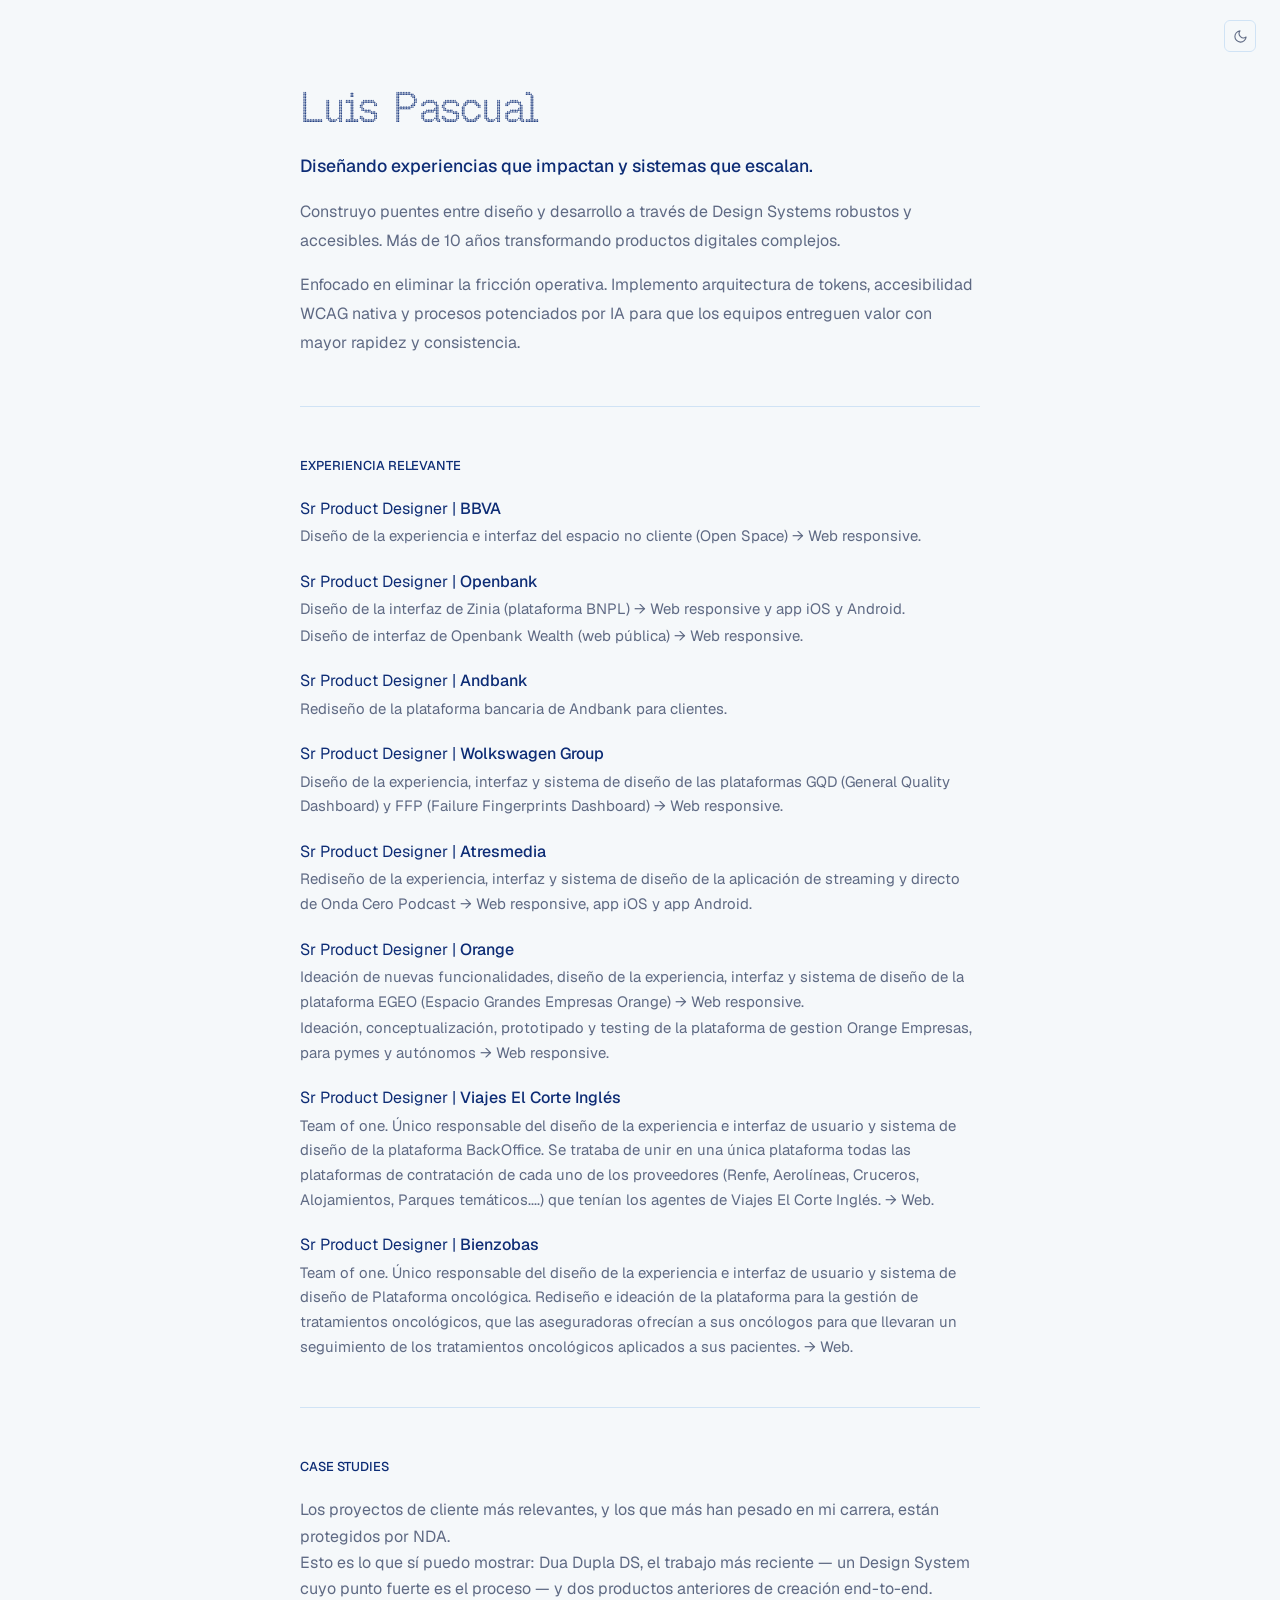
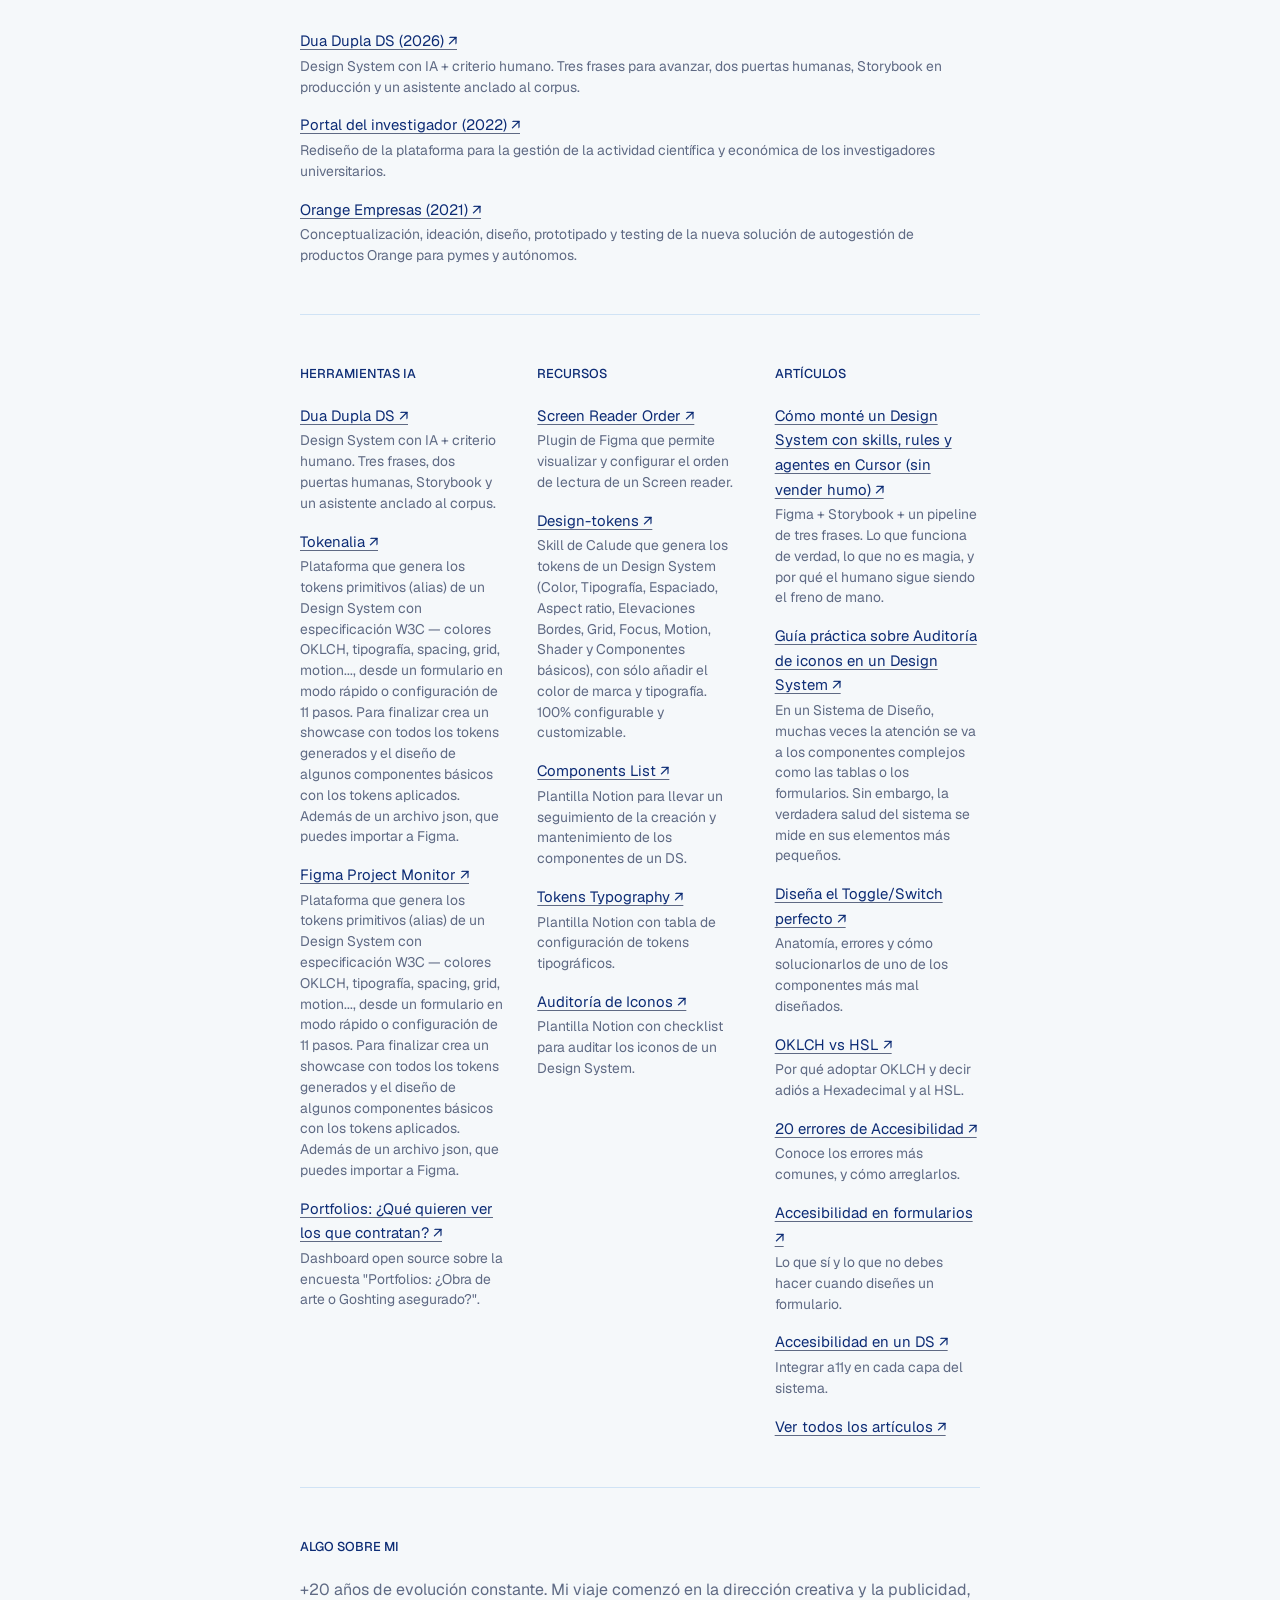
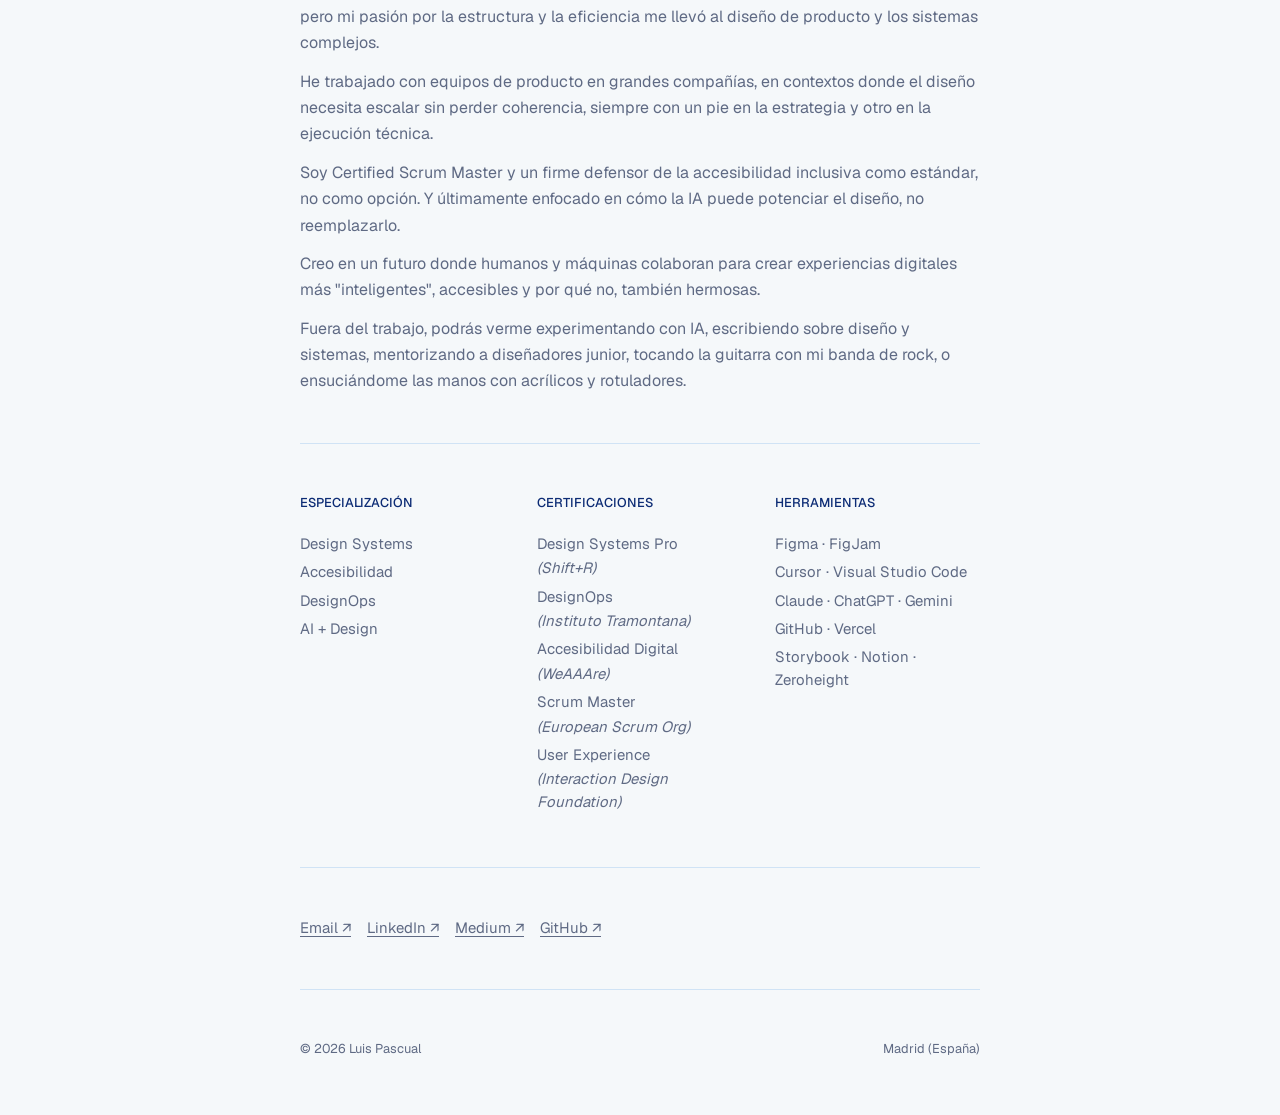
==== commit 74dbc380: "Rename the AI projects section to Herramientas IA. Co-authored-by: Cursor <cursoragent@cursor.com>" ====
--- a/index.html
+++ b/index.html
@@ -123,7 +123,7 @@
         <section>
             <div class="grid-3">
                 <div class="grid-col">
-                    <h2>Proyectos IA</h2>
+                    <h2>Herramientas IA</h2>
                     <div class="grid-entry">
                         <p><a href="casestudies/duaduplads.html">Dua Dupla DS ↗</a></p>
                         <p class="meta">Design System con IA + criterio humano. Tres frases, dos puertas humanas, Storybook y un asistente anclado al corpus.</p>
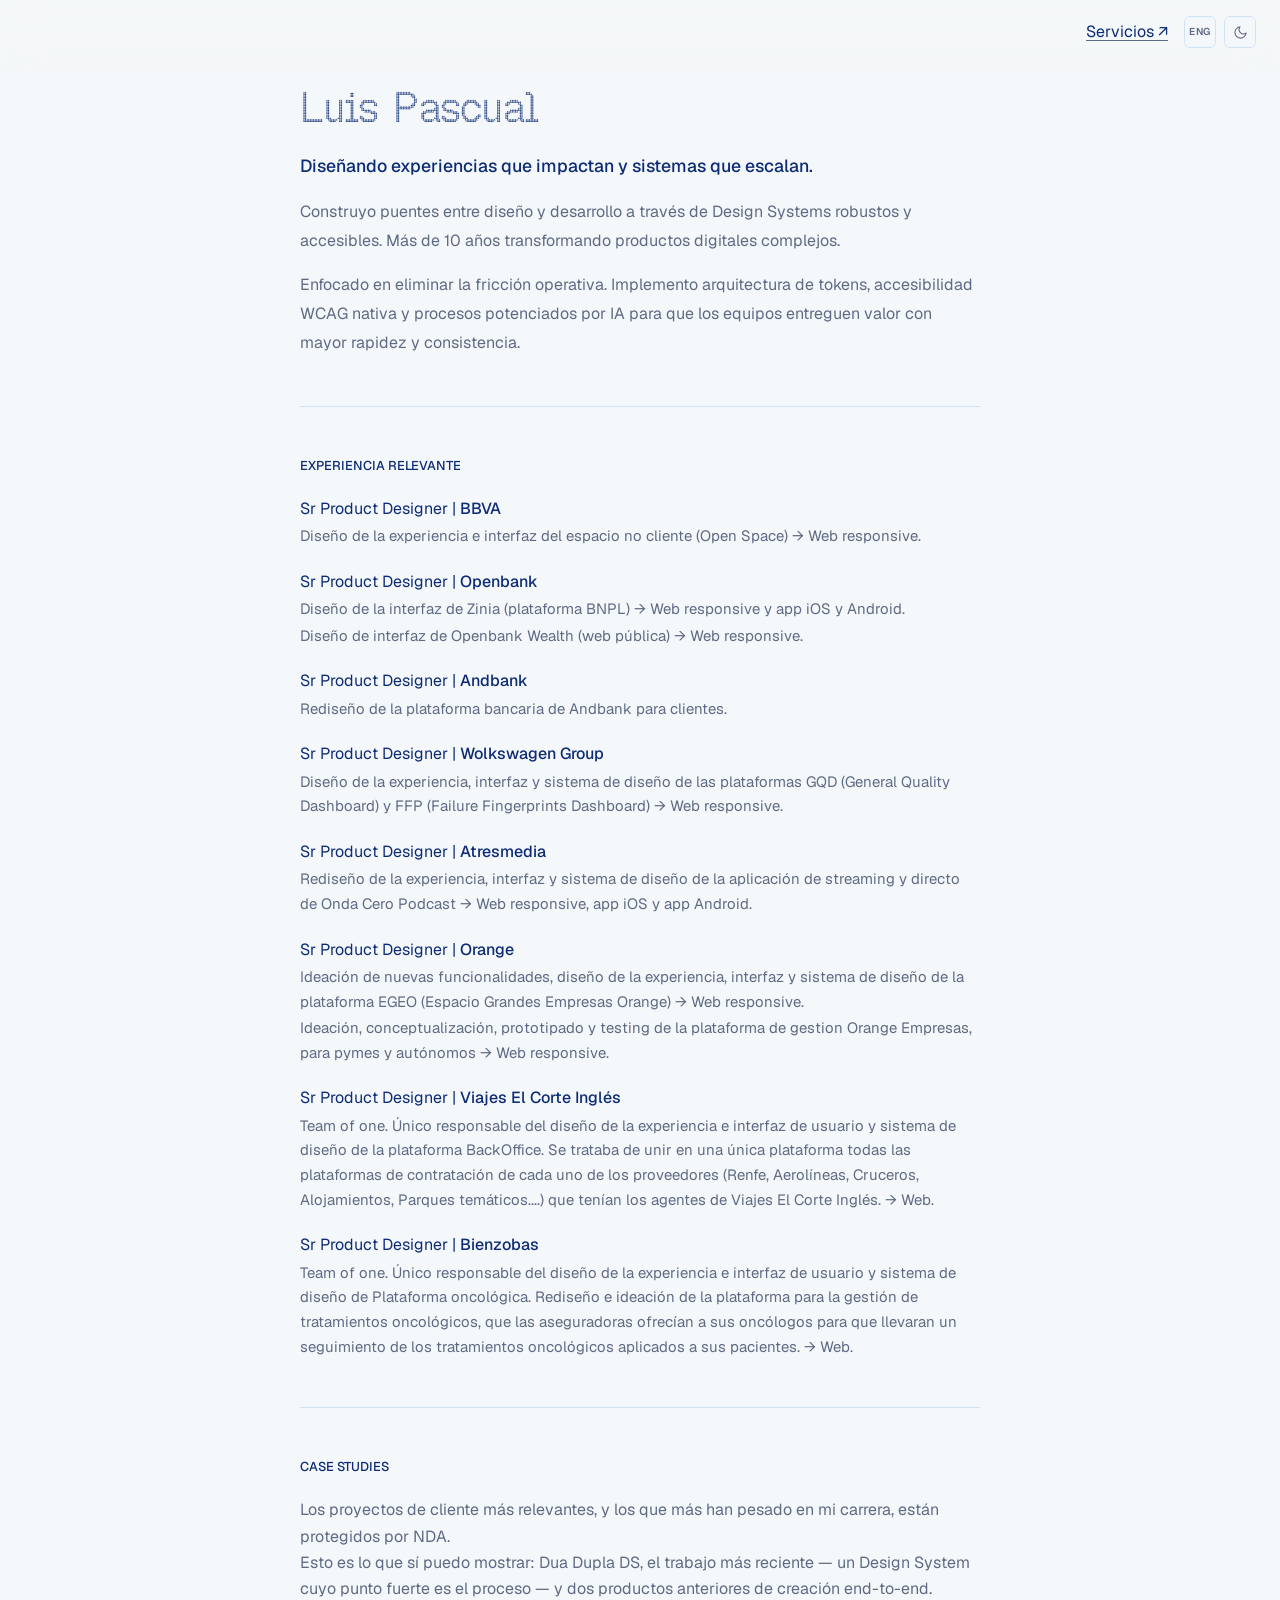
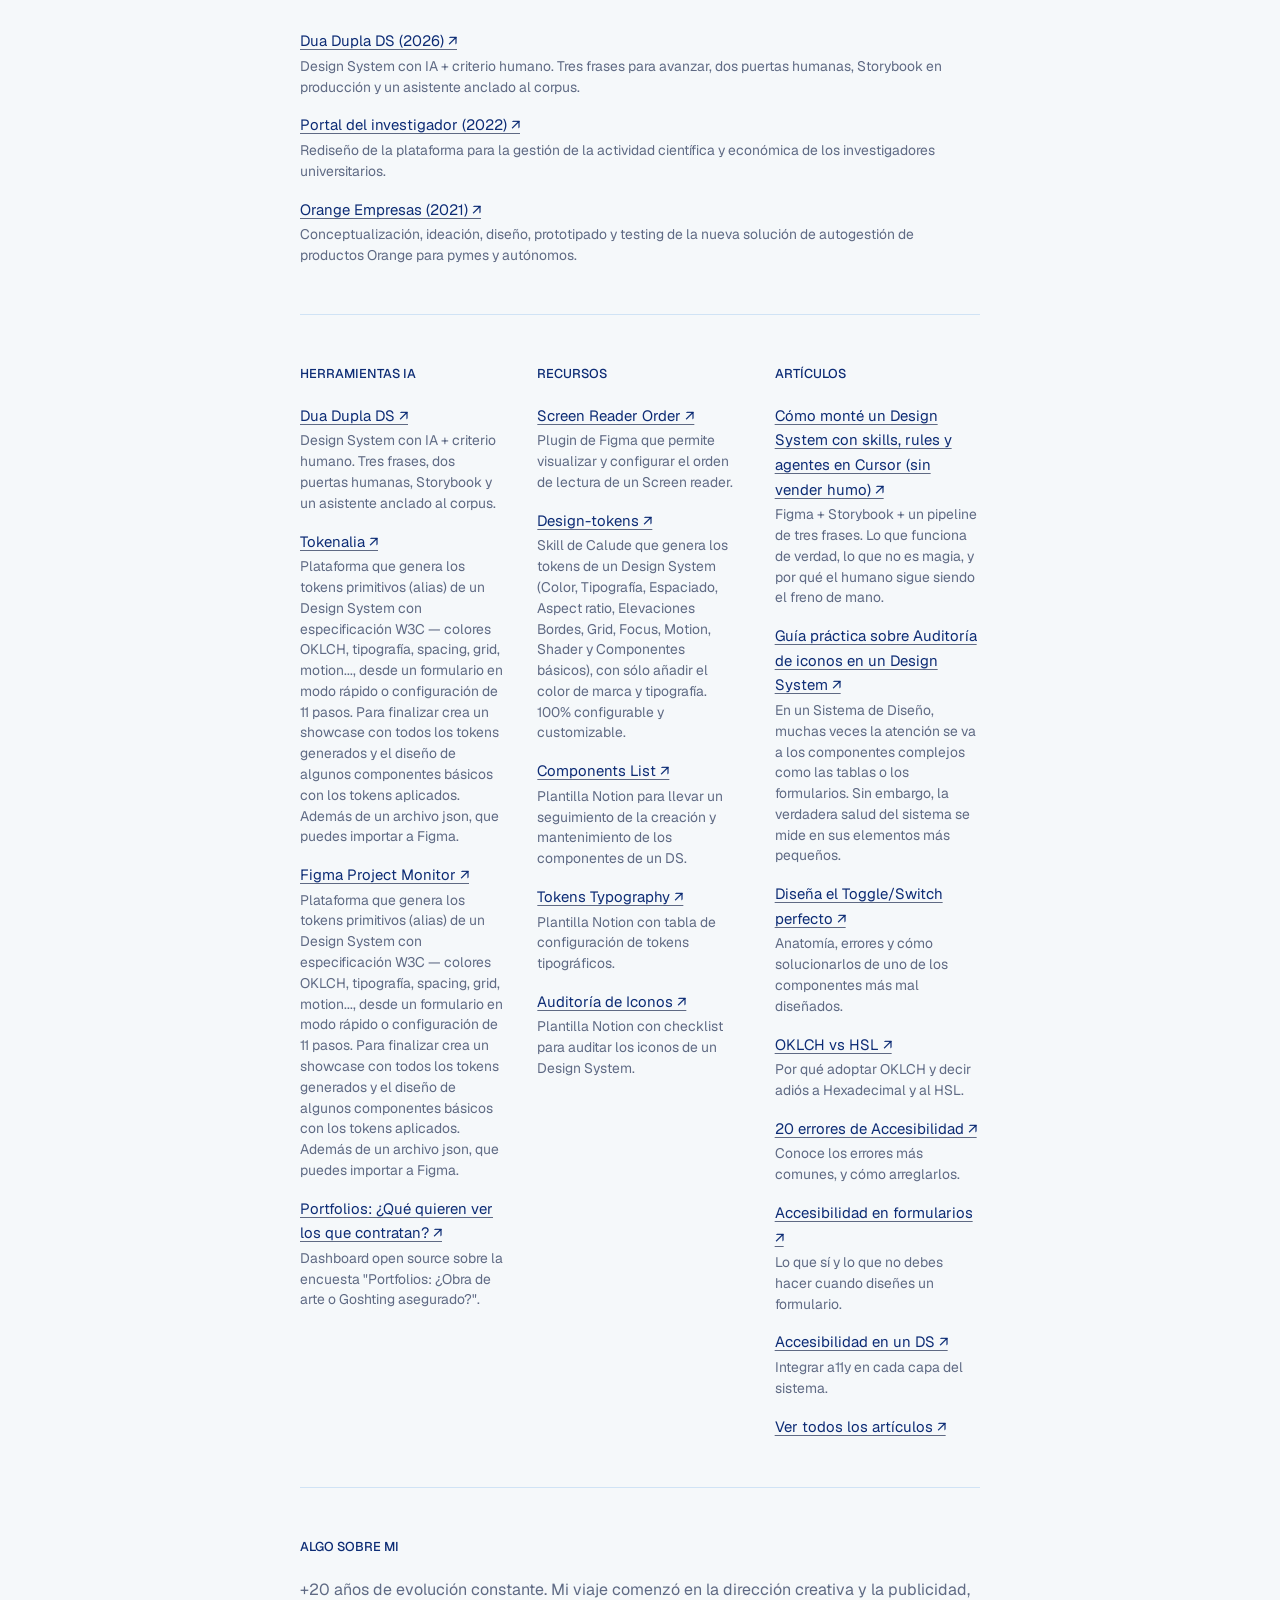
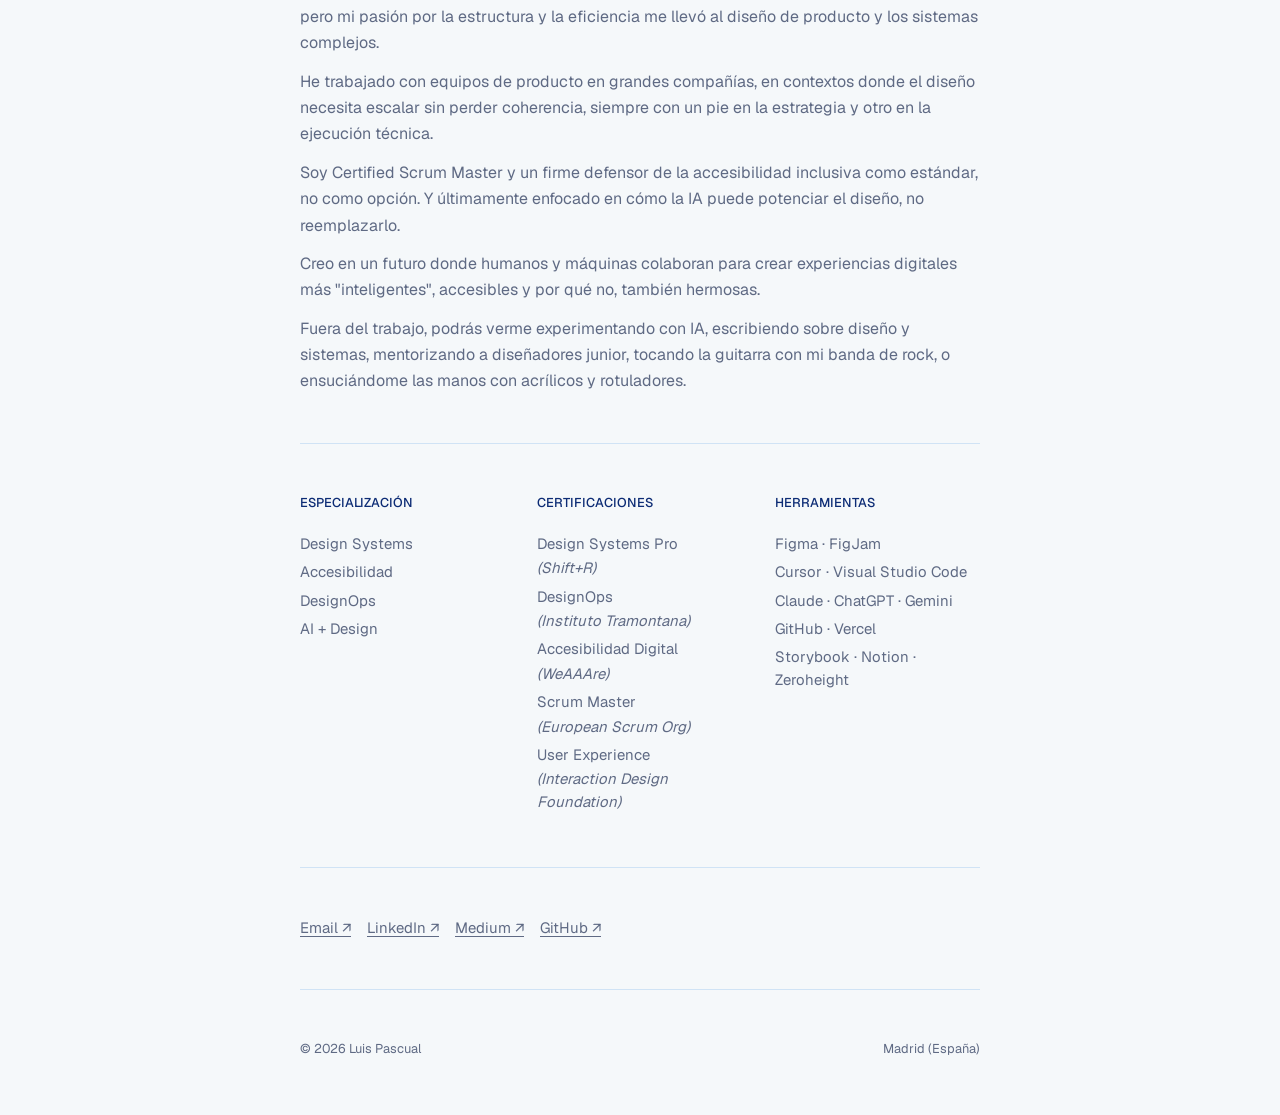
==== commit fd2b9e2a: "Add Servicios pages and refine site nav chrome. Ship ES/EN services copy, home nav link, Inicio/Home" ====
--- a/index.html
+++ b/index.html
@@ -2,45 +2,54 @@
 <html lang="es">
 <head>
     <!-- Google tag (gtag.js) -->
-<script async src="https://www.googletagmanager.com/gtag/js?id=G-B3FK4FCKMQ"></script>
+<script async src="https://www.googletagmanager.com/gtag/js?id=G-8W9S8MQT3W"></script>
 <script>
   window.dataLayer = window.dataLayer || [];
   function gtag(){dataLayer.push(arguments);}
   gtag('js', new Date());
 
-  gtag('config', 'G-B3FK4FCKMQ');
+  gtag('config', 'G-8W9S8MQT3W');
 </script>
     <meta charset="UTF-8">
     <meta name="viewport" content="width=device-width, initial-scale=1.0">
     <meta name="description" content="Luis Pascual — Sr Product Designer especializado en Design Systems, Accesibilidad y DesignOps">
     <title>Luis Pascual — Sr Product Designer</title>
+    <link rel="alternate" hreflang="es" href="/">
+    <link rel="alternate" hreflang="en" href="/en/">
+    <link rel="alternate" hreflang="x-default" href="/">
     <link rel="icon" href="assets/favicon.svg" type="image/svg+xml" sizes="any">
     <link rel="stylesheet" href="css/tokens.css">
-    <link rel="stylesheet" href="css/styles.css">
+    <link rel="stylesheet" href="css/styles.css?v=10">
     <!-- Anti-FOUC: aplica el tema antes de renderizar -->
     <script>(function(){var t=localStorage.getItem('theme');if(t)document.documentElement.setAttribute('data-theme',t);})()</script>
 </head>
 <body>
     <a href="#main-content" class="skip-link">Saltar al contenido principal</a>
 
-    <button class="theme-toggle" id="theme-toggle" aria-label="Cambiar a modo oscuro">
-        <!-- Luna: visible en modo claro -->
-        <svg class="icon-moon" xmlns="http://www.w3.org/2000/svg" width="15" height="15" viewBox="0 0 24 24" fill="none" stroke="currentColor" stroke-width="1.75" stroke-linecap="round" stroke-linejoin="round" aria-hidden="true">
-            <path d="M21 12.79A9 9 0 1 1 11.21 3 7 7 0 0 0 21 12.79z"/>
-        </svg>
-        <!-- Sol: visible en modo oscuro -->
-        <svg class="icon-sun" xmlns="http://www.w3.org/2000/svg" width="15" height="15" viewBox="0 0 24 24" fill="none" stroke="currentColor" stroke-width="1.75" stroke-linecap="round" stroke-linejoin="round" aria-hidden="true">
-            <circle cx="12" cy="12" r="4.5"/>
-            <line x1="12" y1="2"     x2="12" y2="4"/>
-            <line x1="12" y1="20"    x2="12" y2="22"/>
-            <line x1="4.22" y1="4.22"   x2="5.64" y2="5.64"/>
-            <line x1="18.36" y1="18.36" x2="19.78" y2="19.78"/>
-            <line x1="2"  y1="12"    x2="4"  y2="12"/>
-            <line x1="20" y1="12"    x2="22" y2="12"/>
-            <line x1="4.22" y1="19.78"  x2="5.64" y2="18.36"/>
-            <line x1="18.36" y1="5.64"  x2="19.78" y2="4.22"/>
-        </svg>
-    </button>
+    <div class="site-controls">
+        <a class="nav-link" href="servicios/">Servicios ↗</a>
+        <div class="site-utilities">
+            <a class="lang-toggle" href="en/" lang="en" hreflang="en" aria-label="Cambiar a inglés">ENG</a>
+            <button class="theme-toggle" id="theme-toggle" aria-label="Cambiar a modo oscuro">
+                <!-- Luna: visible en modo claro -->
+                <svg class="icon-moon" xmlns="http://www.w3.org/2000/svg" width="15" height="15" viewBox="0 0 24 24" fill="none" stroke="currentColor" stroke-width="1.75" stroke-linecap="round" stroke-linejoin="round" aria-hidden="true">
+                    <path d="M21 12.79A9 9 0 1 1 11.21 3 7 7 0 0 0 21 12.79z"/>
+                </svg>
+                <!-- Sol: visible en modo oscuro -->
+                <svg class="icon-sun" xmlns="http://www.w3.org/2000/svg" width="15" height="15" viewBox="0 0 24 24" fill="none" stroke="currentColor" stroke-width="1.75" stroke-linecap="round" stroke-linejoin="round" aria-hidden="true">
+                    <circle cx="12" cy="12" r="4.5"/>
+                    <line x1="12" y1="2"     x2="12" y2="4"/>
+                    <line x1="12" y1="20"    x2="12" y2="22"/>
+                    <line x1="4.22" y1="4.22"   x2="5.64" y2="5.64"/>
+                    <line x1="18.36" y1="18.36" x2="19.78" y2="19.78"/>
+                    <line x1="2"  y1="12"    x2="4"  y2="12"/>
+                    <line x1="20" y1="12"    x2="22" y2="12"/>
+                    <line x1="4.22" y1="19.78"  x2="5.64" y2="18.36"/>
+                    <line x1="18.36" y1="5.64"  x2="19.78" y2="4.22"/>
+                </svg>
+            </button>
+        </div>
+    </div>
     <canvas id="dot-grid" aria-hidden="true"></canvas>
     <main id="main-content">
         <header class="intro">
--- a/css/styles.css
+++ b/css/styles.css
@@ -99,12 +99,79 @@
 }
 
 /* ========================================
-   Theme toggle
-   ======================================== */
-.theme-toggle {
+   Site controls (nav + utilities)
+   ======================================== */
+.site-controls {
     position: fixed;
-    top: 20px;
-    right: 24px;
+    top: 0;
+    left: 0;
+    right: 0;
+    display: flex;
+    align-items: center;
+    justify-content: flex-end;
+    gap: 16px;
+    z-index: 10;
+    padding: 16px 24px 28px;
+    isolation: isolate;
+    pointer-events: none;
+}
+
+.site-controls > * {
+    pointer-events: auto;
+}
+
+/* Capa a todo el ancho, pegada arriba: desenfoca el texto al pasar por debajo */
+.site-controls::before {
+    content: '';
+    position: absolute;
+    inset: 0;
+    z-index: -1;
+    pointer-events: none;
+    background: linear-gradient(
+        to bottom,
+        color-mix(in srgb, var(--bg) 92%, transparent) 0%,
+        color-mix(in srgb, var(--bg) 55%, transparent) 55%,
+        transparent 100%
+    );
+    backdrop-filter: blur(18px);
+    -webkit-backdrop-filter: blur(18px);
+    mask-image: linear-gradient(to bottom, #000 0%, #000 45%, transparent 100%);
+    -webkit-mask-image: linear-gradient(to bottom, #000 0%, #000 45%, transparent 100%);
+}
+
+@media (prefers-reduced-transparency: reduce) {
+    .site-controls::before {
+        backdrop-filter: none;
+        -webkit-backdrop-filter: none;
+        background: linear-gradient(
+            to bottom,
+            var(--bg) 0%,
+            var(--bg) 50%,
+            transparent 100%
+        );
+        mask-image: none;
+        -webkit-mask-image: none;
+    }
+}
+
+.site-utilities {
+    display: flex;
+    align-items: center;
+    gap: 8px;
+}
+
+/* Nav link — mismo tratamiento que el resto de enlaces de destino */
+.nav-link {
+    color: var(--heading);
+    white-space: nowrap;
+}
+
+/* ========================================
+   Theme toggle + language toggle
+   ======================================== */
+.theme-toggle,
+.lang-toggle {
+    position: static;
     width: 32px;
     height: 32px;
     border: 1px solid var(--border);
@@ -117,15 +184,25 @@
     align-items: center;
     justify-content: center;
     transition: color 0.2s ease, border-color 0.2s ease;
-    z-index: 10;
-}
-
-.theme-toggle:hover {
+}
+
+.lang-toggle {
+    text-decoration: none;
+    font-family: 'Geist', -apple-system, BlinkMacSystemFont, 'Segoe UI', system-ui, sans-serif;
+    font-size: 0.625rem;
+    font-weight: 600;
+    letter-spacing: 0.04em;
+    line-height: 1;
+}
+
+.theme-toggle:hover,
+.lang-toggle:hover {
     color: var(--text);
     border-color: var(--text-muted);
 }
 
-.theme-toggle:focus-visible {
+.theme-toggle:focus-visible,
+.lang-toggle:focus-visible {
     outline: 2px solid var(--heading);
     outline-offset: 2px;
     border-radius: 6px;
@@ -358,6 +435,44 @@
     margin-top: 24px;
 }
 
+.back-link {
+    display: inline-block;
+    font-size: 0.866rem;
+    color: var(--text-muted);
+    text-decoration: none;
+    margin-bottom: 32px;
+}
+
+.back-link:hover {
+    color: var(--text);
+    opacity: 1;
+}
+
+.work-list--services {
+    gap: 32px;
+}
+
+.work-proof {
+    margin-top: 8px;
+    font-size: 0.866rem;
+}
+
+.fit-list {
+    list-style: none;
+    padding: 0;
+}
+
+.fit-list li {
+    font-size: 0.933rem;
+    color: var(--text-secondary);
+    margin-bottom: 10px;
+    line-height: 1.6;
+}
+
+.fit-list li:last-child {
+    margin-bottom: 0;
+}
+
 /* ========================================
    Responsive
    ======================================== */
@@ -370,7 +485,12 @@
 
 @media (max-width: 768px) {
     main {
-        padding: 56px 0 40px;
+        padding: 64px 0 40px;
+    }
+
+    .site-controls {
+        gap: 12px;
+        padding: 12px 16px 24px;
     }
 
     .grid-3 {
@@ -381,7 +501,7 @@
 
 @media (max-width: 540px) {
     main {
-        padding: 48px 0 40px;
+        padding: 60px 0 40px;
     }
 
     h1 {
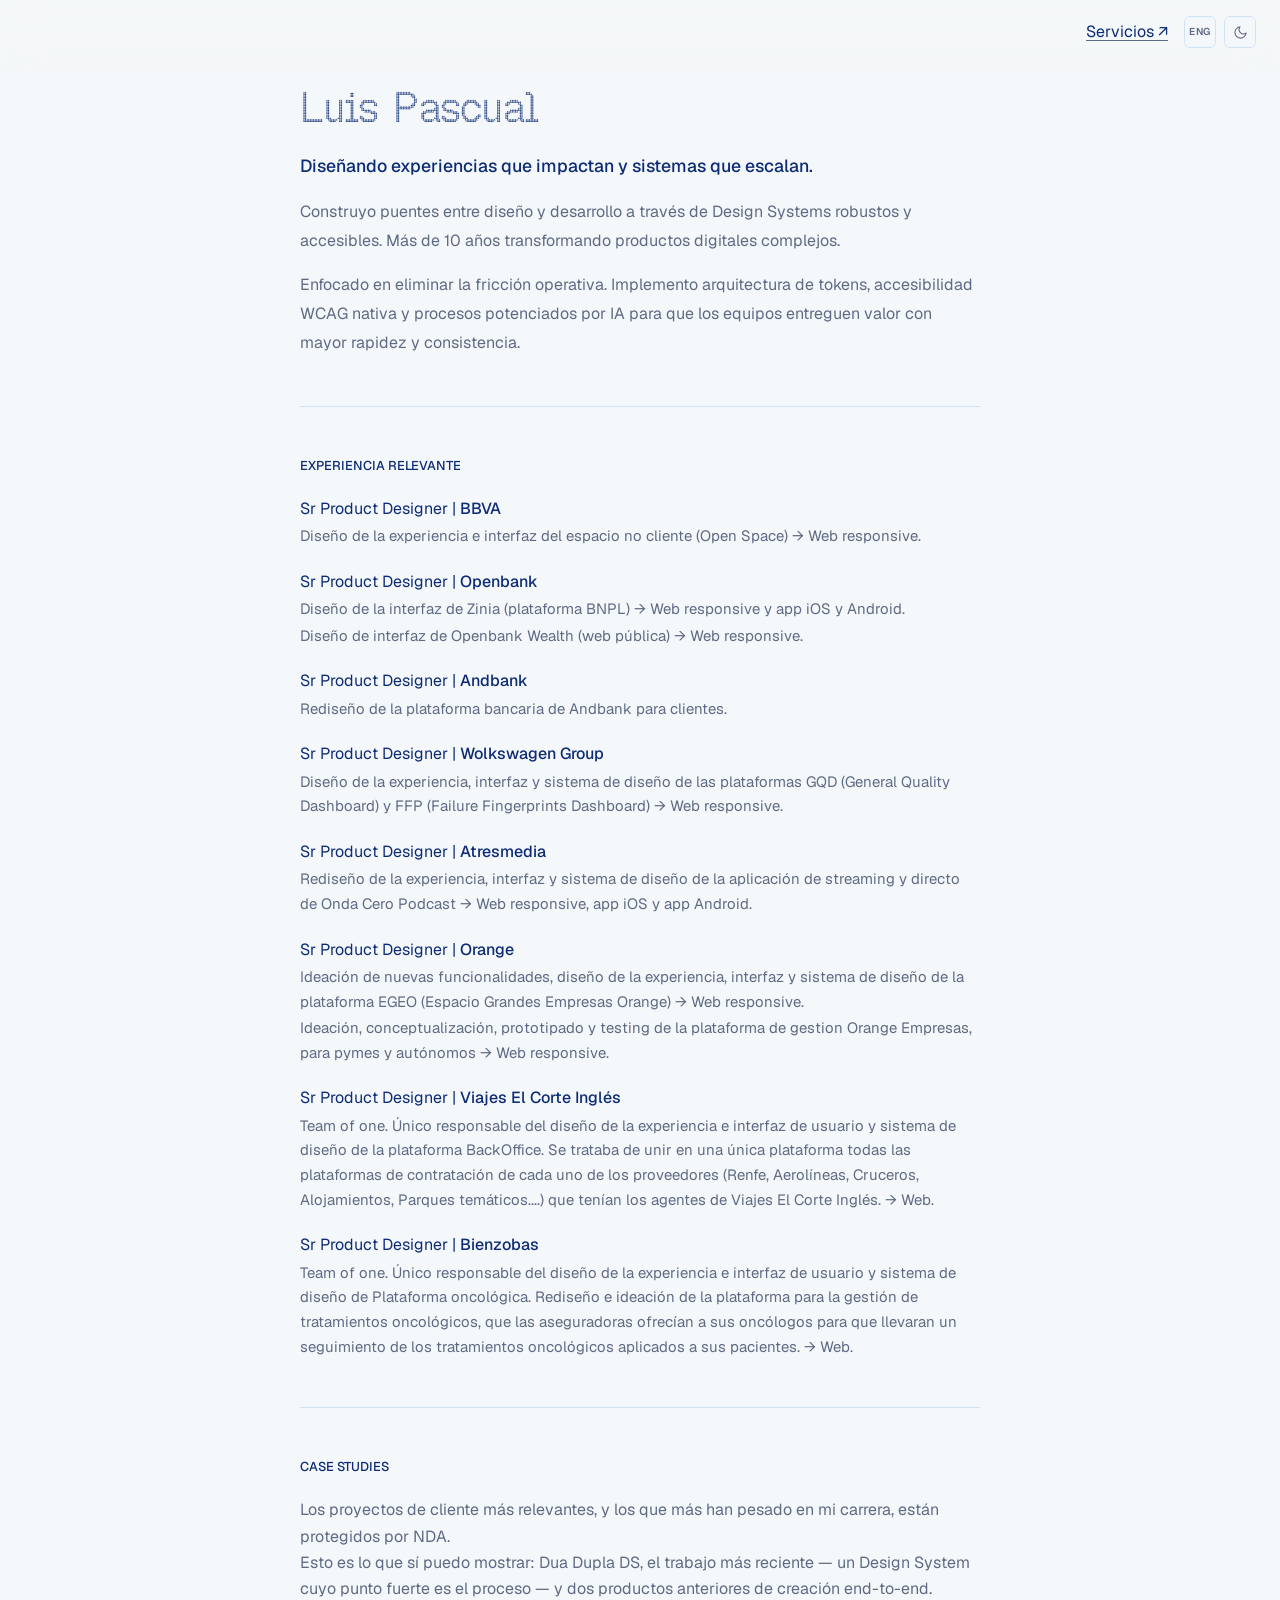
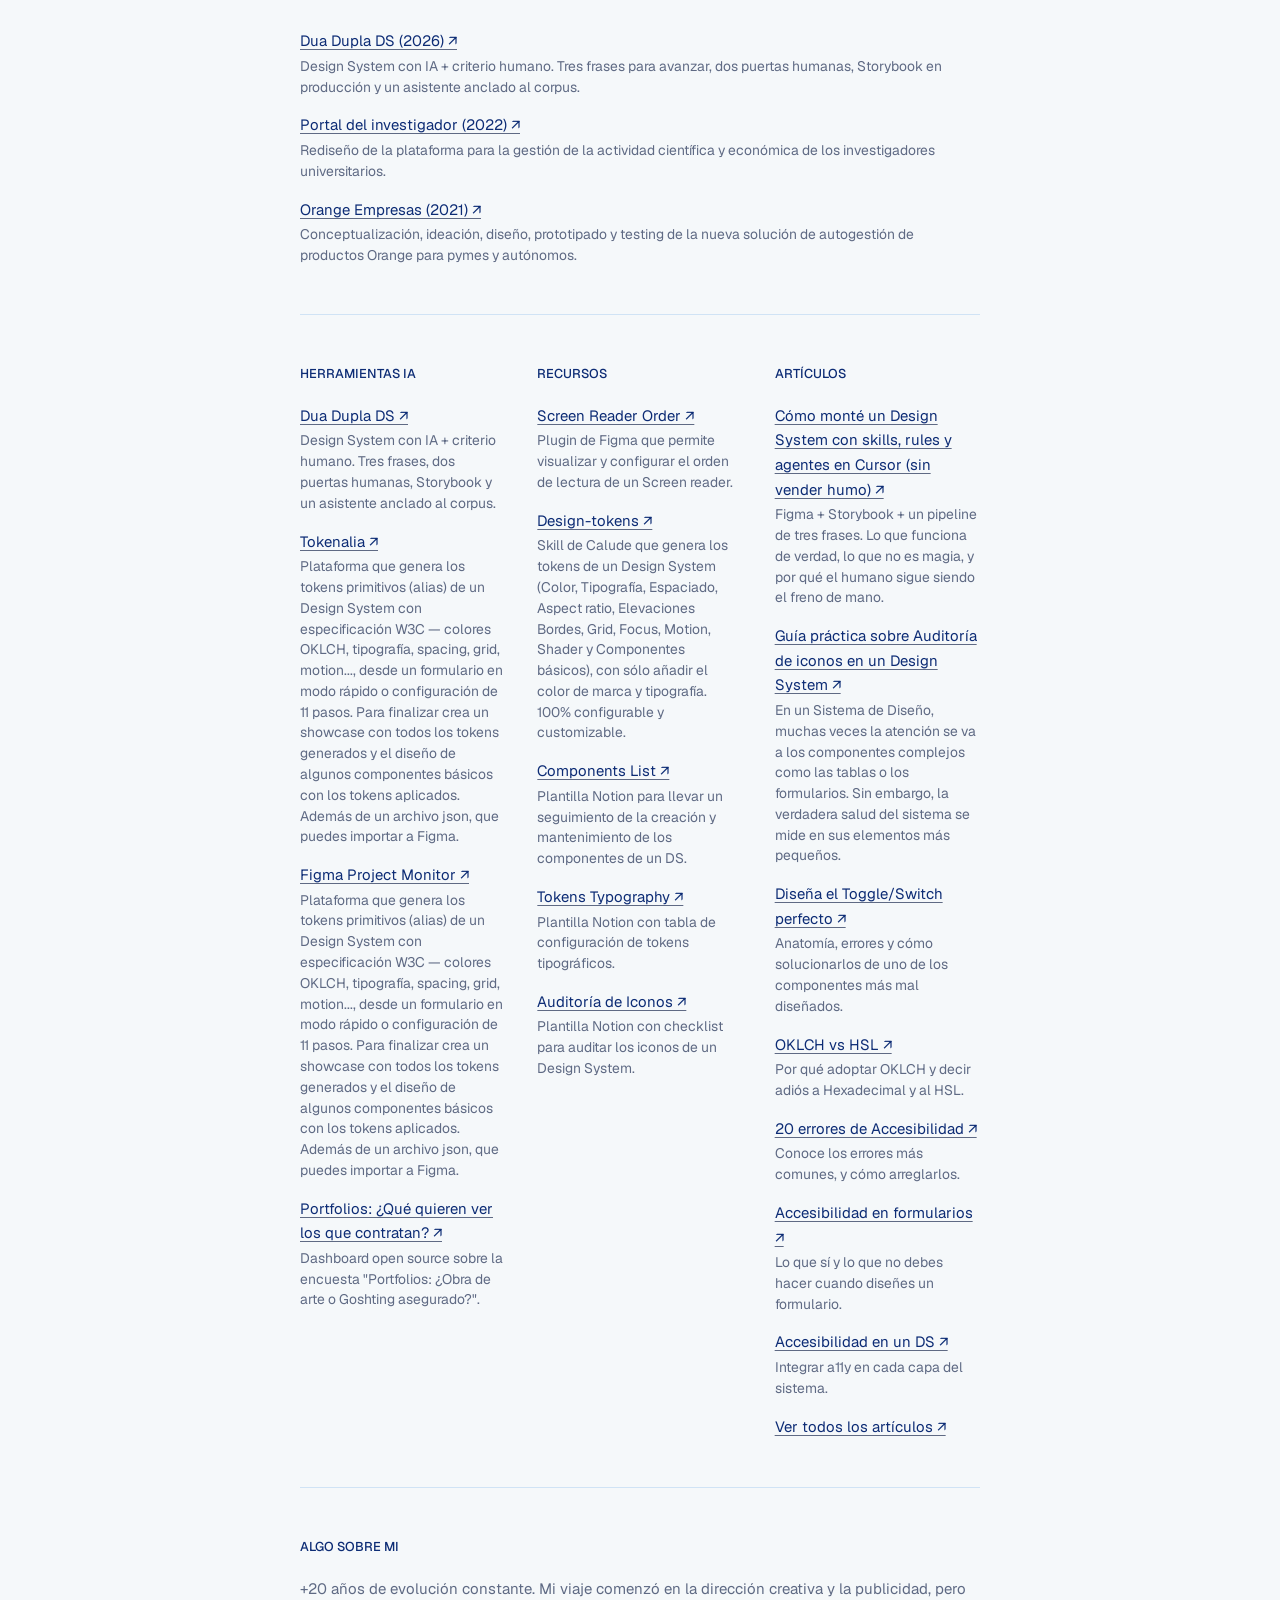
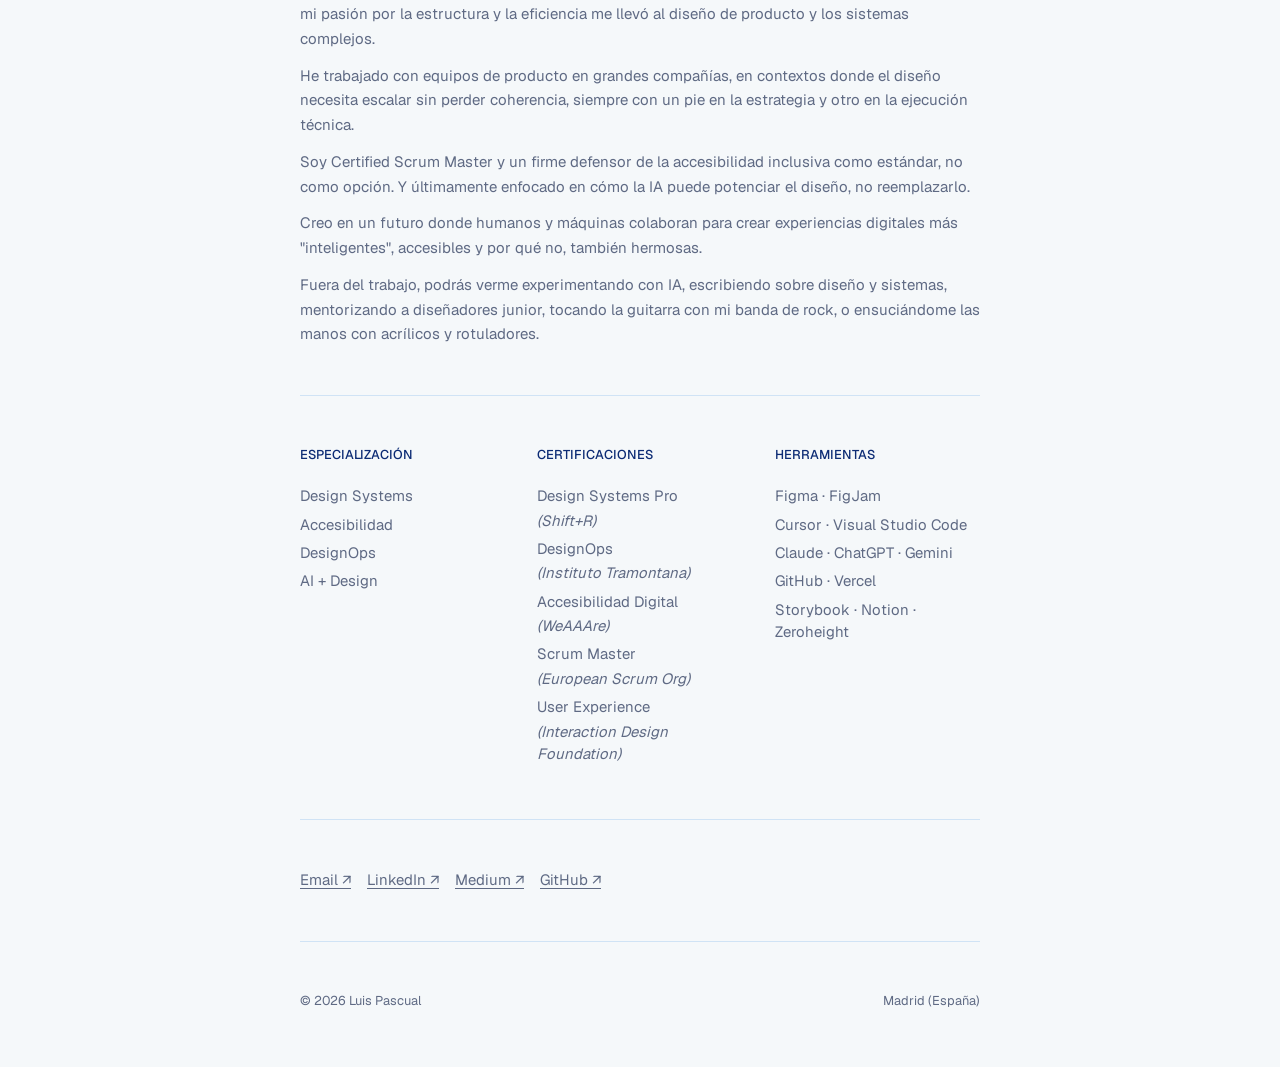
==== commit 57d23abf: "Set Escribirme body copy to 15px. Co-authored-by: Cursor <cursoragent@cursor.com>" ====
--- a/index.html
+++ b/index.html
@@ -19,7 +19,7 @@
     <link rel="alternate" hreflang="x-default" href="/">
     <link rel="icon" href="assets/favicon.svg" type="image/svg+xml" sizes="any">
     <link rel="stylesheet" href="css/tokens.css">
-    <link rel="stylesheet" href="css/styles.css?v=10">
+    <link rel="stylesheet" href="css/styles.css?v=12">
     <!-- Anti-FOUC: aplica el tema antes de renderizar -->
     <script>(function(){var t=localStorage.getItem('theme');if(t)document.documentElement.setAttribute('data-theme',t);})()</script>
 </head>
--- a/css/styles.css
+++ b/css/styles.css
@@ -389,6 +389,7 @@
    ======================================== */
 .now p {
     color: var(--text-secondary);
+    font-size: 15px;
     margin-bottom: 12px;
 }
 
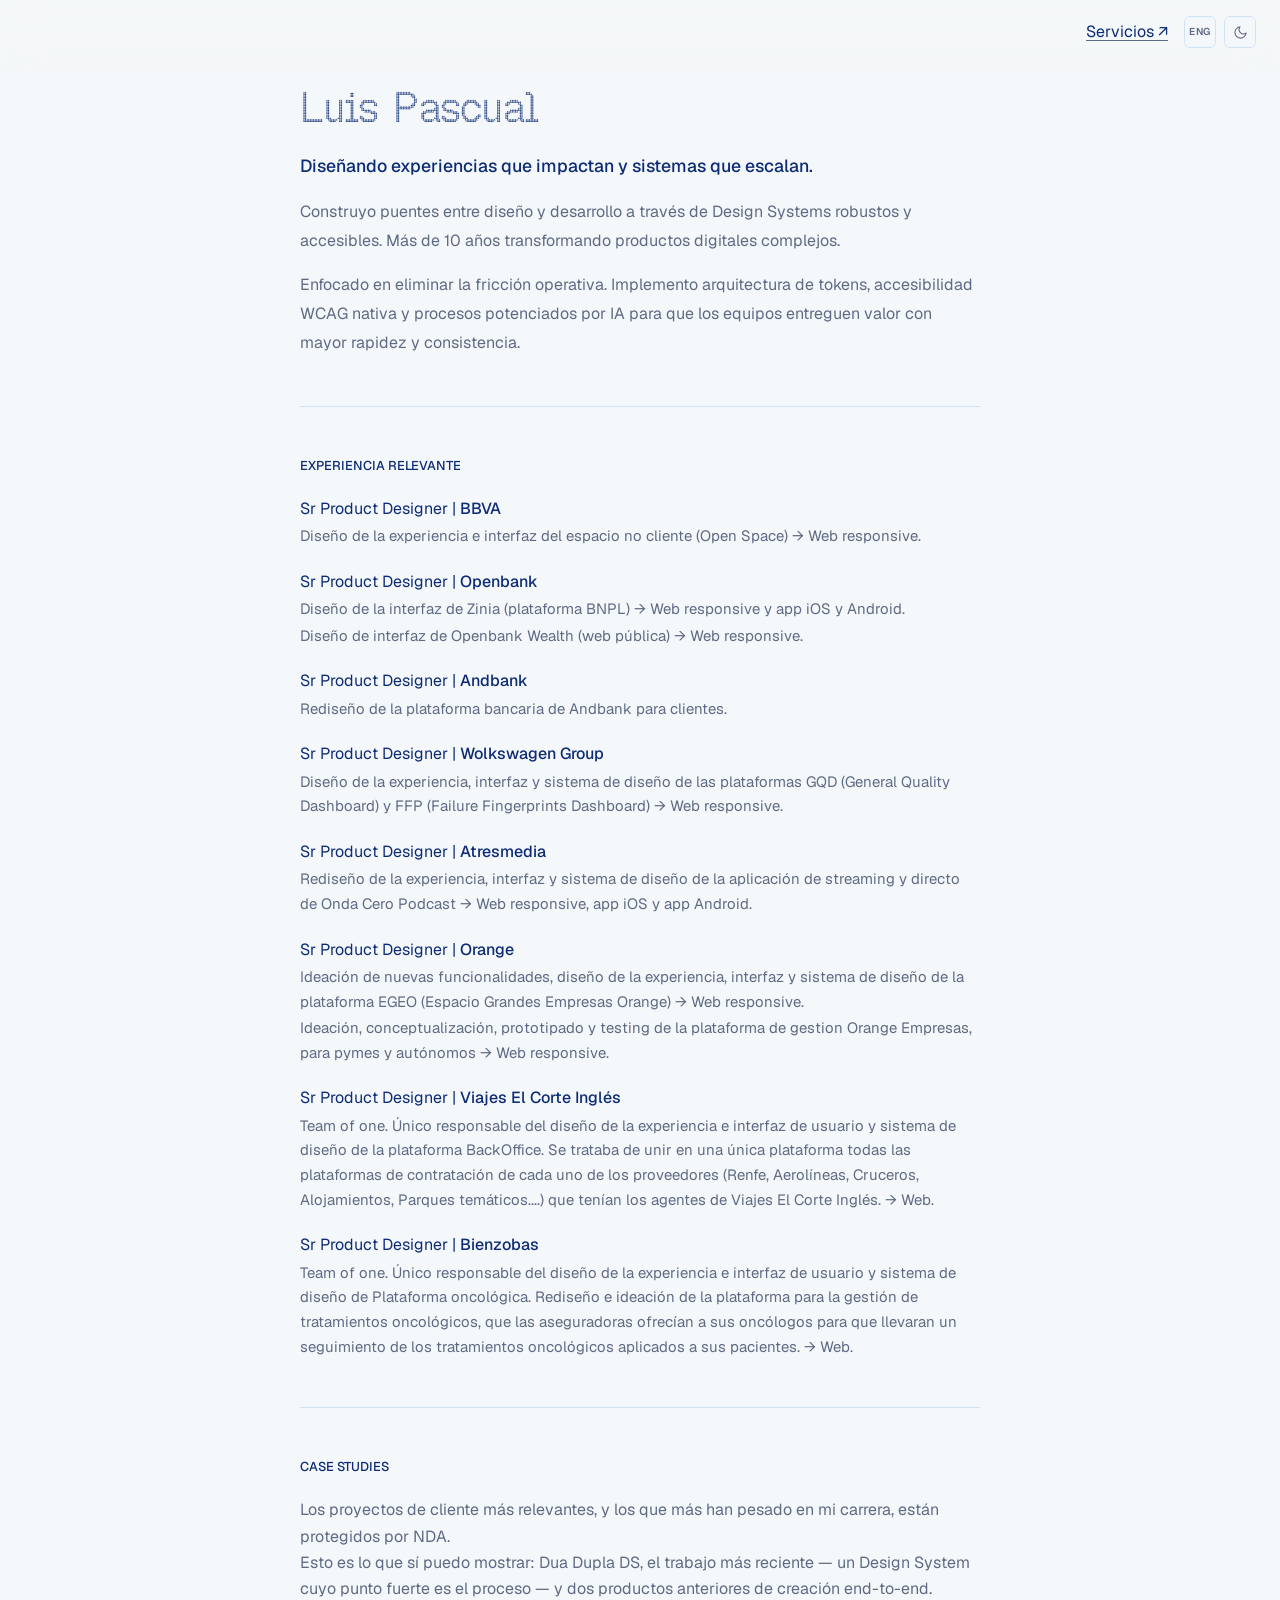
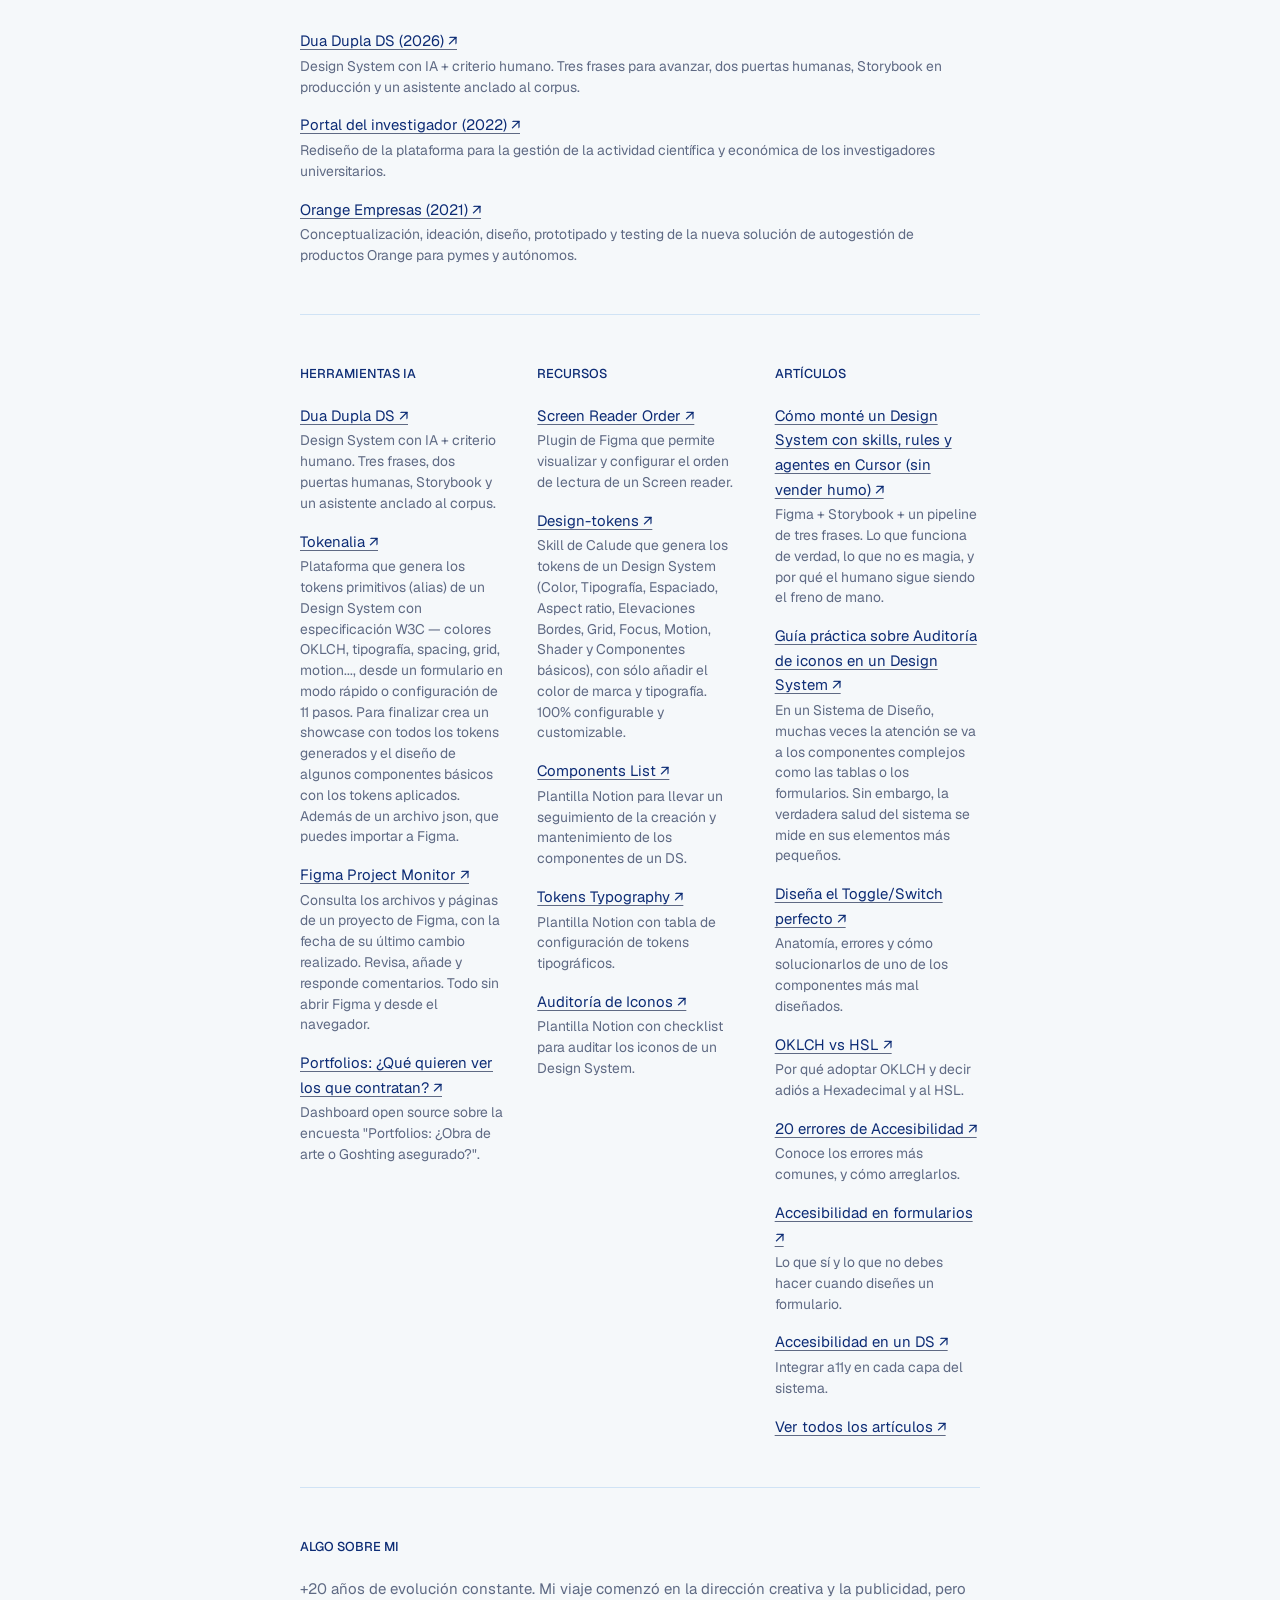
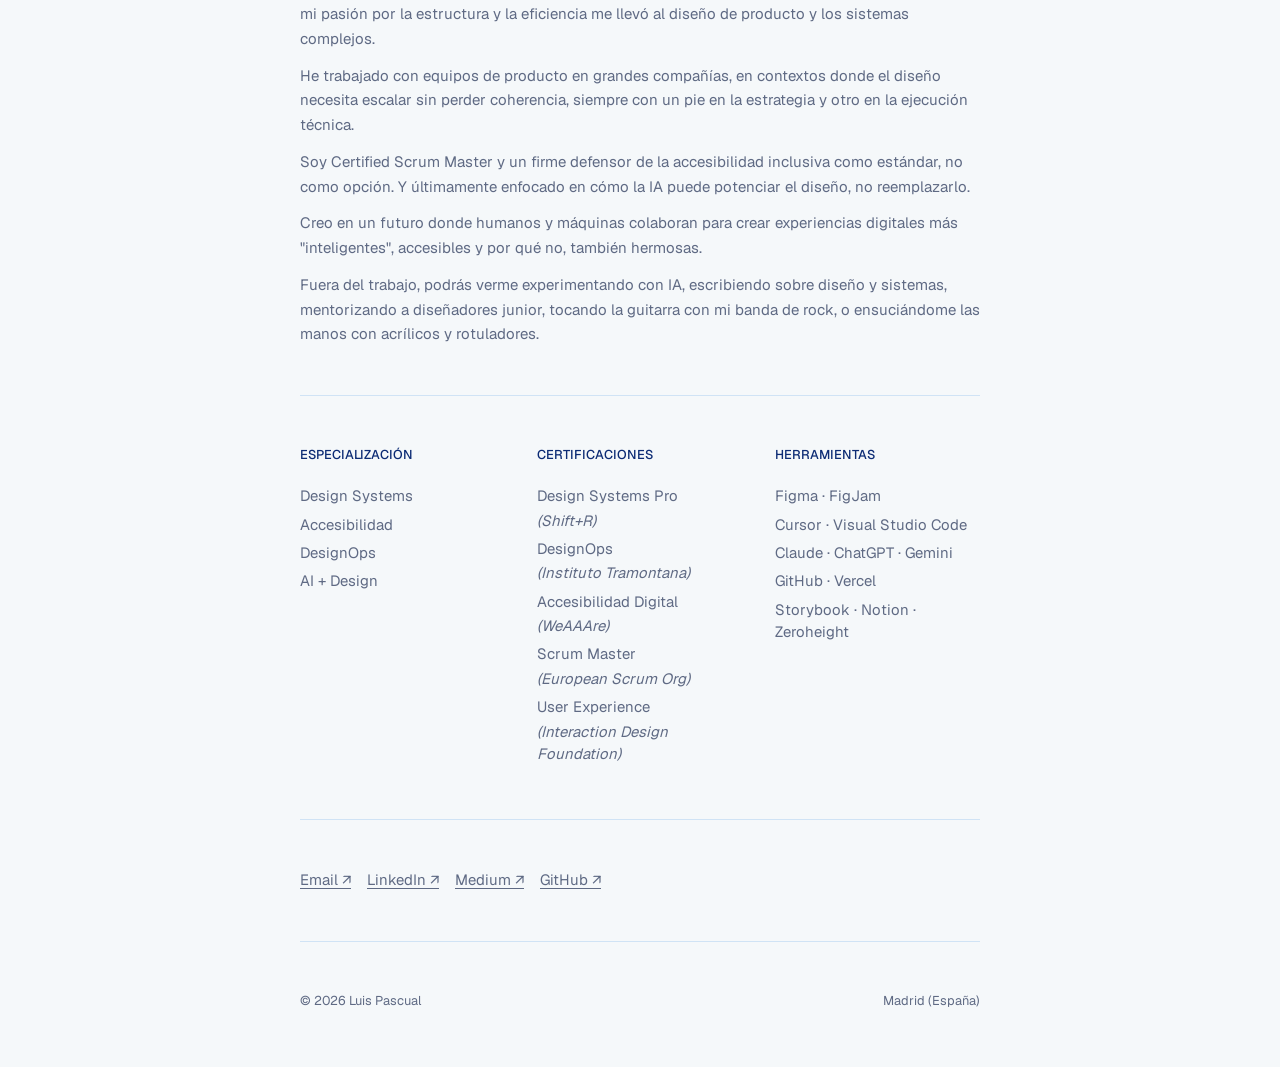
==== commit 8f986126: "Fix Figma Project Monitor link and description. Stop pointing to Tokenalia’s URL/copy and use the mo" ====
--- a/index.html
+++ b/index.html
@@ -144,8 +144,8 @@
                     </div>
 
                     <div class="grid-entry">
-                        <p><a href="https://tokenalia.vercel.app/" target="_blank" rel="noopener noreferrer">Figma Project Monitor ↗</a></p>
-                        <p class="meta">Plataforma que genera los tokens primitivos (alias) de un Design System con especificación W3C — colores OKLCH, tipografía, spacing, grid, motion..., desde un formulario en modo rápido o configuración de 11 pasos. Para finalizar crea un showcase con todos los tokens generados y el diseño de algunos componentes básicos con los tokens aplicados. Además de un archivo json, que puedes importar a Figma.</p>
+                        <p><a href="https://figma-project-monitor.vercel.app/" target="_blank" rel="noopener noreferrer">Figma Project Monitor ↗</a></p>
+                        <p class="meta">Consulta los archivos y páginas de un proyecto de Figma, con la fecha de su último cambio realizado. Revisa, añade y responde comentarios. Todo sin abrir Figma y desde el navegador.</p>
                     </div>
 
 
